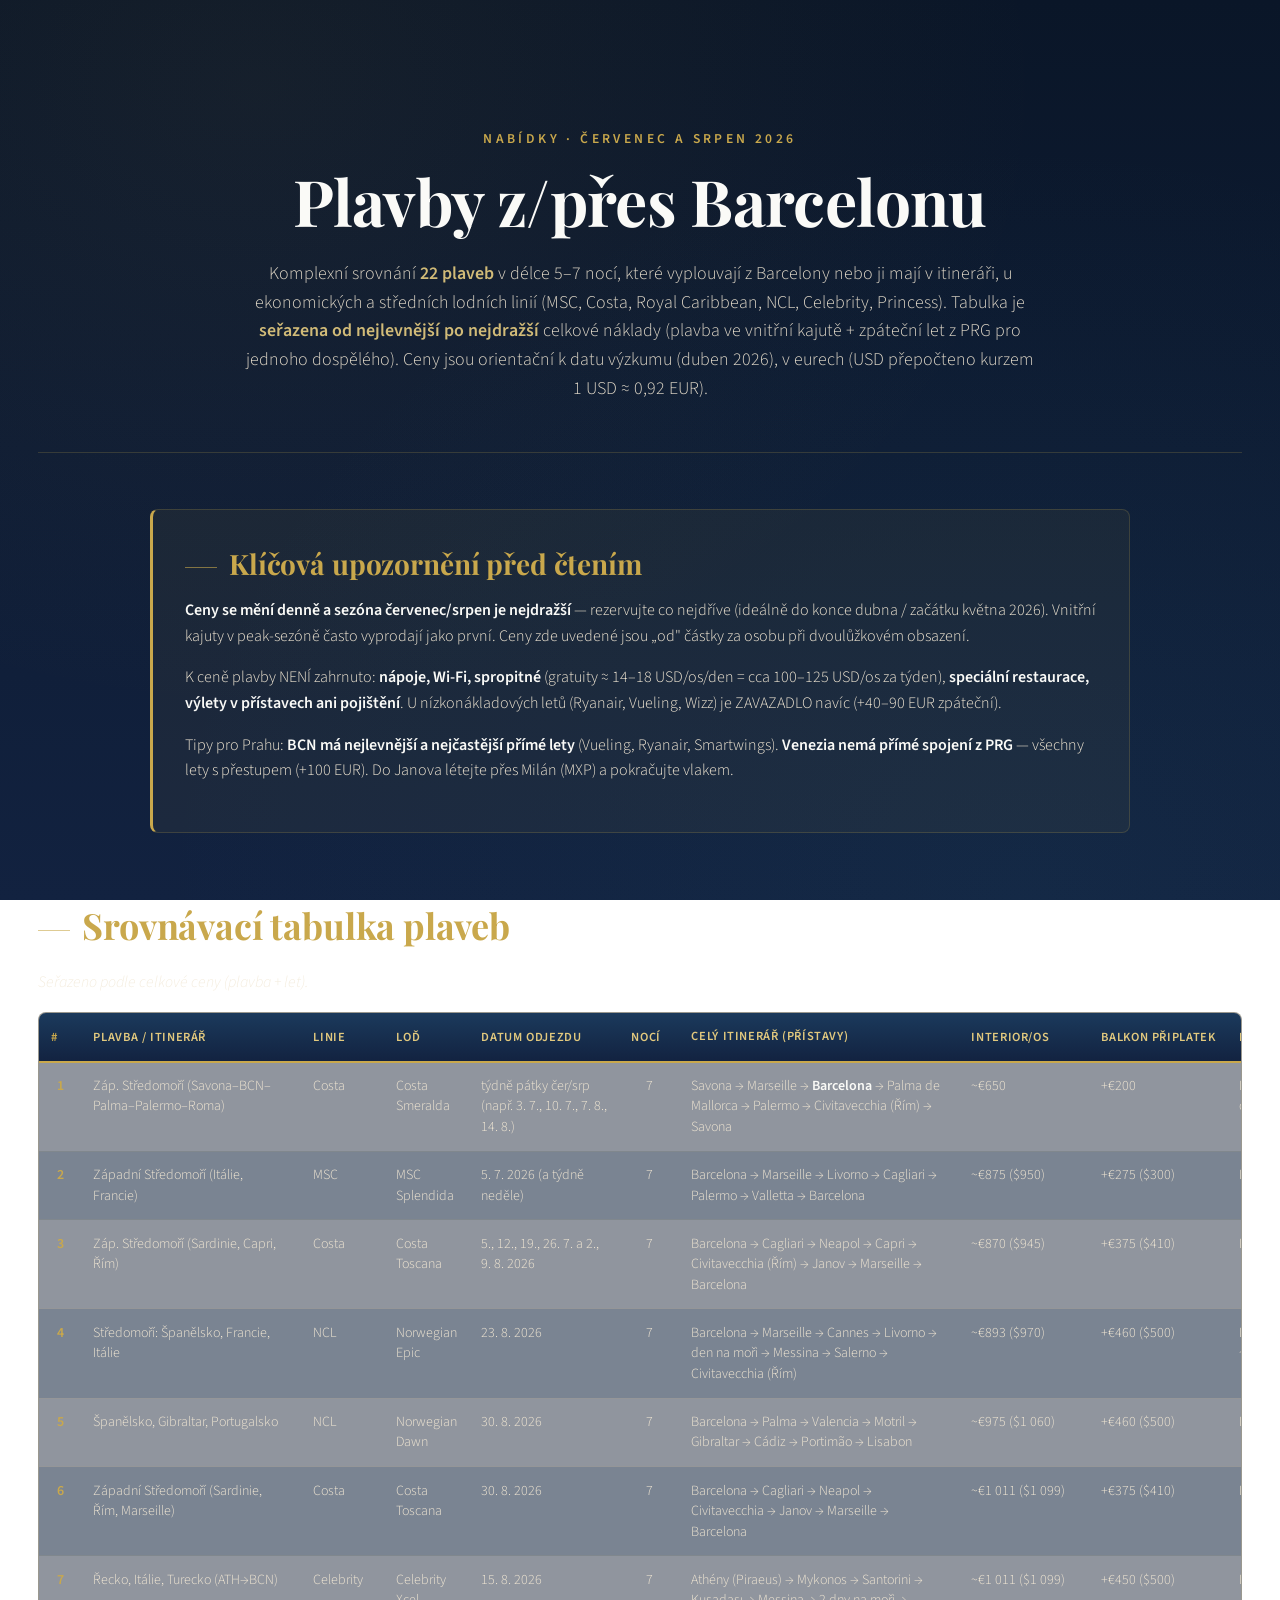
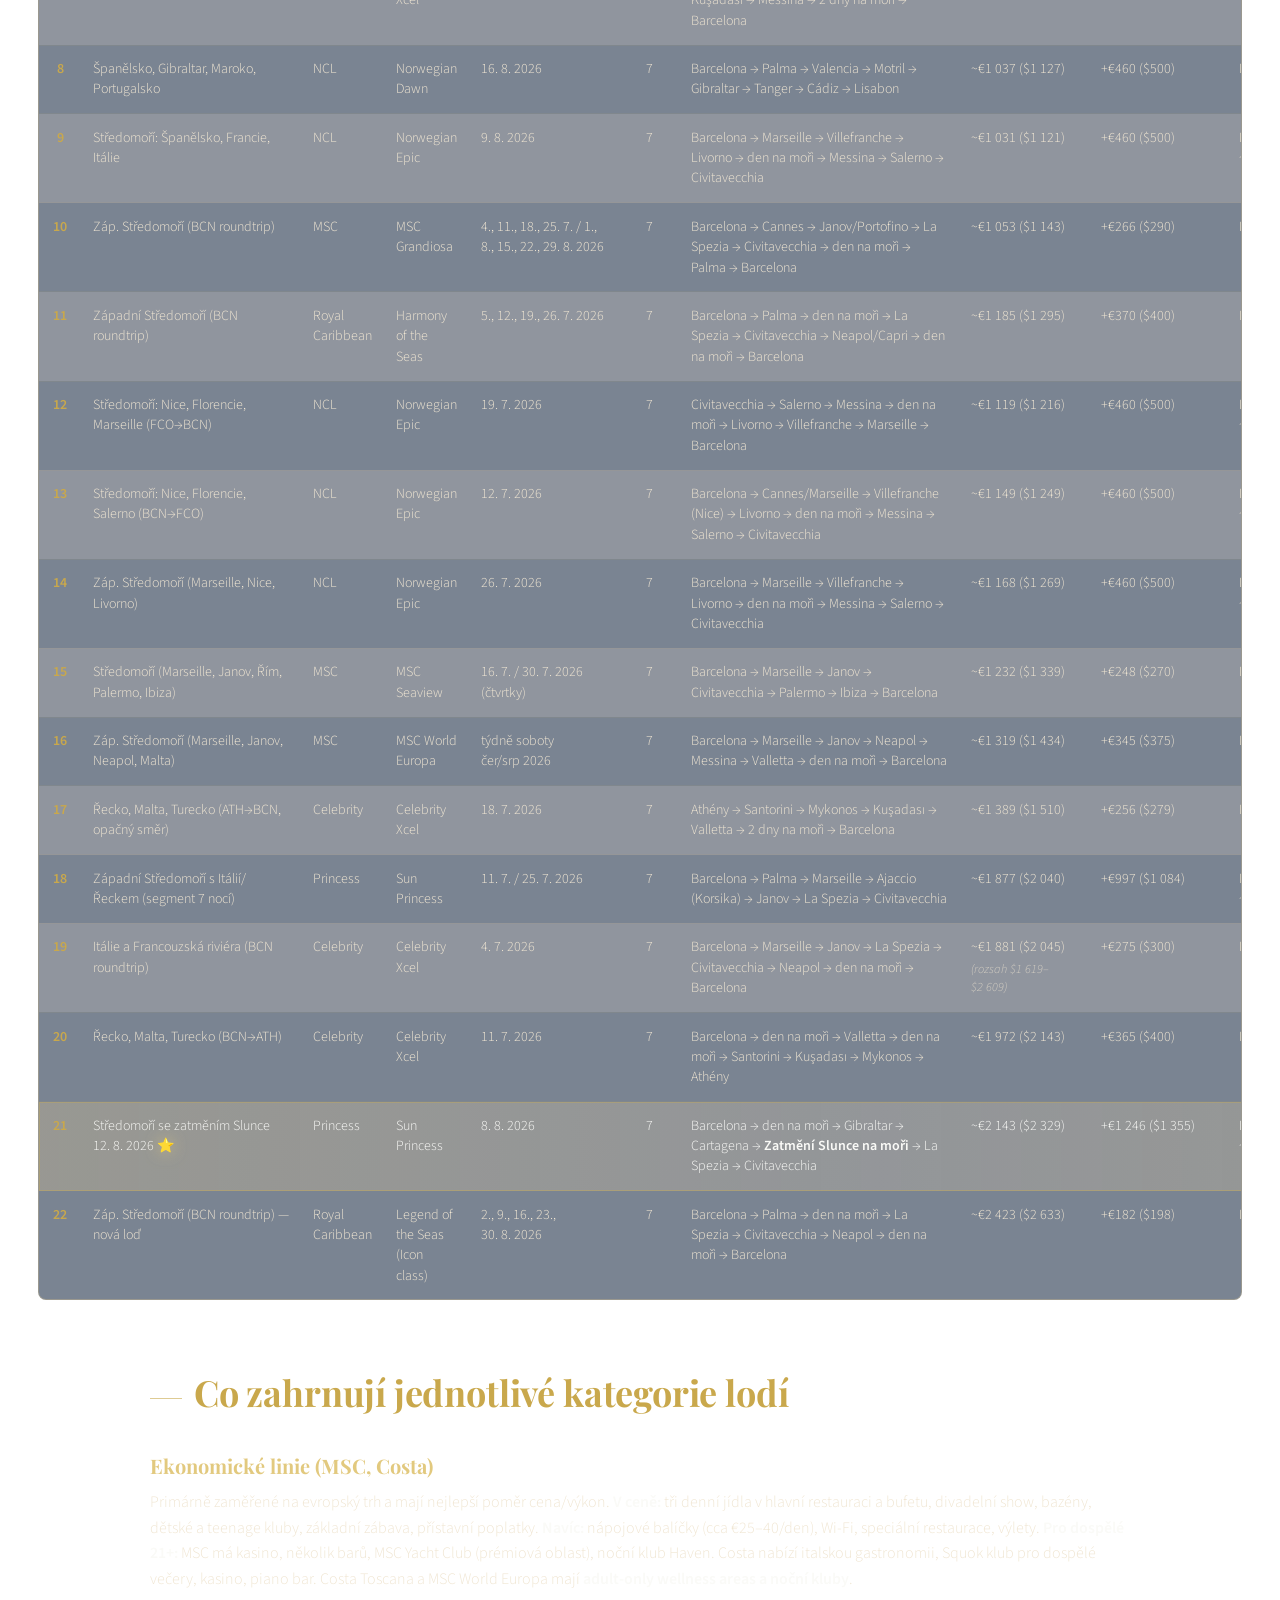
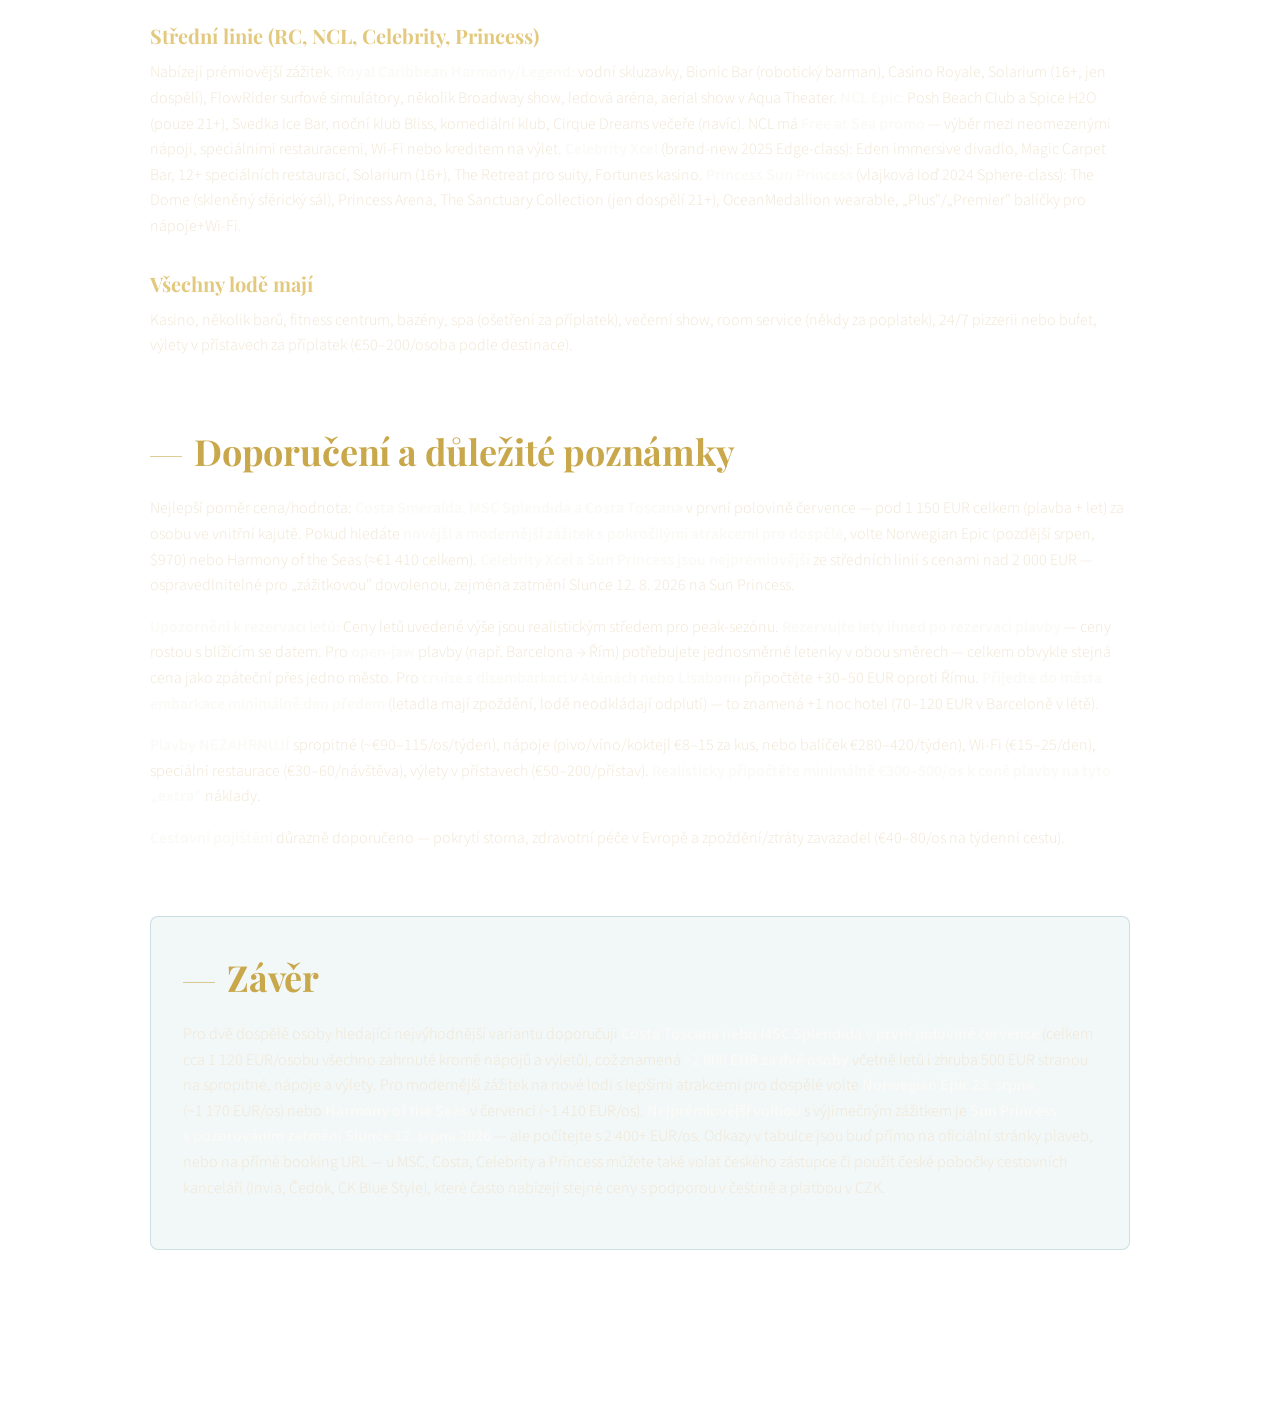
==== offers.html @ c5a9184d "offers" ====
<!doctype html>
<html lang="cs">
  <head>
    <meta charset="UTF-8" />
    <meta name="viewport" content="width=device-width, initial-scale=1.0" />
    <title>Nabídky plaveb — Plavba s chárby</title>
    <link rel="preconnect" href="https://fonts.googleapis.com" />
    <link rel="preconnect" href="https://fonts.gstatic.com" crossorigin />
    <link
      href="https://fonts.googleapis.com/css2?family=Playfair+Display:wght@400;700&family=Source+Sans+3:wght@300;400;600&display=swap"
      rel="stylesheet"
    />
    <link rel="stylesheet" href="offers.css" />
  </head>
  <body>
    <main class="offers">
      <header class="offers__header">
        <p class="offers__eyebrow">Nabídky &middot; červenec a srpen 2026</p>
        <h1 class="offers__title">Plavby z/přes Barcelonu</h1>
        <p class="offers__lead">
          Komplexní srovnání <strong>22 plaveb</strong> v délce 5–7 nocí, které vyplouvají
          z Barcelony nebo ji mají v itineráři, u ekonomických a středních lodních linií
          (MSC, Costa, Royal Caribbean, NCL, Celebrity, Princess). Tabulka je
          <strong>seřazena od nejlevnější po nejdražší</strong> celkové náklady (plavba ve
          vnitřní kajutě + zpáteční let z PRG pro jednoho dospělého). Ceny jsou orientační
          k&nbsp;datu výzkumu (duben 2026), v&nbsp;eurech (USD přepočteno kurzem
          1&nbsp;USD&nbsp;≈&nbsp;0,92&nbsp;EUR).
        </p>
      </header>

      <section class="offers__section offers__section--notice">
        <h2 class="offers__section-title">Klíčová upozornění před čtením</h2>
        <p>
          <strong>Ceny se mění denně a sezóna červenec/srpen je nejdražší</strong>&nbsp;—
          rezervujte co nejdříve (ideálně do konce dubna / začátku května 2026). Vnitřní
          kajuty v peak-sezóně často vyprodají jako první. Ceny zde uvedené jsou „od"
          částky za osobu při dvoulůžkovém obsazení.
        </p>
        <p>
          K&nbsp;ceně plavby NENÍ zahrnuto: <strong>nápoje, Wi-Fi, spropitné</strong>
          (gratuity ≈ 14–18 USD/os/den = cca 100–125 USD/os za týden),
          <strong>speciální restaurace, výlety v&nbsp;přístavech ani pojištění</strong>.
          U&nbsp;nízkonákladových letů (Ryanair, Vueling, Wizz) je ZAVAZADLO navíc
          (+40–90&nbsp;EUR zpáteční).
        </p>
        <p>
          Tipy pro Prahu: <strong>BCN má nejlevnější a nejčastější přímé lety</strong>
          (Vueling, Ryanair, Smartwings). <strong>Venezia nemá přímé spojení z&nbsp;PRG</strong>
          — všechny lety s&nbsp;přestupem (+100&nbsp;EUR). Do Janova létejte přes Milán (MXP)
          a pokračujte vlakem.
        </p>
      </section>

      <section class="offers__section">
        <h2 class="offers__section-title">Srovnávací tabulka plaveb</h2>
        <p class="offers__section-hint">Seřazeno podle celkové ceny (plavba + let).</p>

        <div class="offers__table-wrap">
          <table class="offers__table">
            <thead>
              <tr>
                <th scope="col" class="col-num">#</th>
                <th scope="col" class="col-trip">Plavba / itinerář</th>
                <th scope="col" class="col-line">Linie</th>
                <th scope="col" class="col-ship">Loď</th>
                <th scope="col" class="col-date">Datum odjezdu</th>
                <th scope="col" class="col-nights">Nocí</th>
                <th scope="col" class="col-ports">Celý itinerář (přístavy)</th>
                <th scope="col" class="col-interior">Interior/os</th>
                <th scope="col" class="col-balcony">Balkon připlatek</th>
                <th scope="col" class="col-flight">Let PRG→/←PRG (zpáteční)</th>
                <th scope="col" class="col-total">TOTAL / os (EUR)</th>
                <th scope="col" class="col-link">Odkaz</th>
              </tr>
            </thead>
            <tbody>
              <tr>
                <td class="col-num">1</td>
                <td>Záp. Středomoří (Savona–BCN–Palma–Palermo–Roma)</td>
                <td>Costa</td>
                <td>Costa Smeralda</td>
                <td>týdně pátky čer/srp (např. 3.&nbsp;7., 10.&nbsp;7., 7.&nbsp;8., 14.&nbsp;8.)</td>
                <td class="col-nights">7</td>
                <td>Savona → Marseille → <strong>Barcelona</strong> → Palma de Mallorca → Palermo → Civitavecchia (Řím) → Savona</td>
                <td>~€650</td>
                <td>+€200</td>
                <td>PRG↔MXP přes Milán + vlak do Savony ~€200</td>
                <td class="col-total"><strong>~€900</strong></td>
                <td><a href="https://www.costacruises.com/fleet/smeralda/itineraries.html" target="_blank" rel="noopener">costacruises.com/fleet/smeralda</a></td>
              </tr>
              <tr>
                <td class="col-num">2</td>
                <td>Západní Středomoří (Itálie, Francie)</td>
                <td>MSC</td>
                <td>MSC Splendida</td>
                <td>5.&nbsp;7.&nbsp;2026 (a týdně neděle)</td>
                <td class="col-nights">7</td>
                <td>Barcelona → Marseille → Livorno → Cagliari → Palermo → Valletta → Barcelona</td>
                <td>~€875 ($950)</td>
                <td>+€275 ($300)</td>
                <td>PRG↔BCN ~€220</td>
                <td class="col-total"><strong>~€1&nbsp;120</strong></td>
                <td><a href="https://www.icruise.com/itineraries/7-night-mediterranean-cruise_msc-splendida_7-5-2026.html" target="_blank" rel="noopener">icruise.com MSC Splendida</a></td>
              </tr>
              <tr>
                <td class="col-num">3</td>
                <td>Záp. Středomoří (Sardinie, Capri, Řím)</td>
                <td>Costa</td>
                <td>Costa Toscana</td>
                <td>5., 12., 19., 26.&nbsp;7. a 2., 9.&nbsp;8.&nbsp;2026</td>
                <td class="col-nights">7</td>
                <td>Barcelona → Cagliari → Neapol → Capri → Civitavecchia (Řím) → Janov → Marseille → Barcelona</td>
                <td>~€870 ($945)</td>
                <td>+€375 ($410)</td>
                <td>PRG↔BCN ~€220</td>
                <td class="col-total"><strong>~€1&nbsp;120</strong></td>
                <td><a href="https://www.costacruises.com/cruises/BCN07A5C/SM07260727.html" target="_blank" rel="noopener">costacruises.com Toscana</a></td>
              </tr>
              <tr>
                <td class="col-num">4</td>
                <td>Středomoří: Španělsko, Francie, Itálie</td>
                <td>NCL</td>
                <td>Norwegian Epic</td>
                <td>23.&nbsp;8.&nbsp;2026</td>
                <td class="col-nights">7</td>
                <td>Barcelona → Marseille → Cannes → Livorno → den na moři → Messina → Salerno → Civitavecchia (Řím)</td>
                <td>~€893 ($970)</td>
                <td>+€460 ($500)</td>
                <td>PRG→BCN + FCO→PRG ~€275</td>
                <td class="col-total"><strong>~€1&nbsp;170</strong></td>
                <td><a href="https://www.ncl.com/vacations?embPorts=BCN" target="_blank" rel="noopener">ncl.com BCN</a></td>
              </tr>
              <tr>
                <td class="col-num">5</td>
                <td>Španělsko, Gibraltar, Portugalsko</td>
                <td>NCL</td>
                <td>Norwegian Dawn</td>
                <td>30.&nbsp;8.&nbsp;2026</td>
                <td class="col-nights">7</td>
                <td>Barcelona → Palma → Valencia → Motril → Gibraltar → Cádiz → Portimão → Lisabon</td>
                <td>~€975 ($1&nbsp;060)</td>
                <td>+€460 ($500)</td>
                <td>PRG→BCN + LIS→PRG ~€280</td>
                <td class="col-total"><strong>~€1&nbsp;255</strong></td>
                <td><a href="https://www.ncl.com/vacations?embPorts=BCN" target="_blank" rel="noopener">ncl.com BCN</a></td>
              </tr>
              <tr>
                <td class="col-num">6</td>
                <td>Západní Středomoří (Sardinie, Řím, Marseille)</td>
                <td>Costa</td>
                <td>Costa Toscana</td>
                <td>30.&nbsp;8.&nbsp;2026</td>
                <td class="col-nights">7</td>
                <td>Barcelona → Cagliari → Neapol → Civitavecchia → Janov → Marseille → Barcelona</td>
                <td>~€1&nbsp;011 ($1&nbsp;099)</td>
                <td>+€375 ($410)</td>
                <td>PRG↔BCN ~€220</td>
                <td class="col-total"><strong>~€1&nbsp;260</strong></td>
                <td><a href="https://cruisewatch.com/cruise/7-night-western-mediterranean/814028" target="_blank" rel="noopener">cruisewatch 814028</a></td>
              </tr>
              <tr>
                <td class="col-num">7</td>
                <td>Řecko, Itálie, Turecko (ATH→BCN)</td>
                <td>Celebrity</td>
                <td>Celebrity Xcel</td>
                <td>15.&nbsp;8.&nbsp;2026</td>
                <td class="col-nights">7</td>
                <td>Athény (Piraeus) → Mykonos → Santorini → Kuşadası → Messina → 2 dny na moři → Barcelona</td>
                <td>~€1&nbsp;011 ($1&nbsp;099)</td>
                <td>+€450 ($500)</td>
                <td>PRG→ATH + BCN→PRG ~€270</td>
                <td class="col-total"><strong>~€1&nbsp;280</strong></td>
                <td><a href="https://www.celebritycruises.com/" target="_blank" rel="noopener">celebritycruises.com XC07</a> <span class="offers__hint">(vyhledat sailing 15.&nbsp;8.)</span></td>
              </tr>
              <tr>
                <td class="col-num">8</td>
                <td>Španělsko, Gibraltar, Maroko, Portugalsko</td>
                <td>NCL</td>
                <td>Norwegian Dawn</td>
                <td>16.&nbsp;8.&nbsp;2026</td>
                <td class="col-nights">7</td>
                <td>Barcelona → Palma → Valencia → Motril → Gibraltar → Tanger → Cádiz → Lisabon</td>
                <td>~€1&nbsp;037 ($1&nbsp;127)</td>
                <td>+€460 ($500)</td>
                <td>PRG→BCN + LIS→PRG ~€280</td>
                <td class="col-total"><strong>~€1&nbsp;320</strong></td>
                <td><a href="https://www.ncl.com/vacations?embPorts=BCN" target="_blank" rel="noopener">ncl.com BCN</a></td>
              </tr>
              <tr>
                <td class="col-num">9</td>
                <td>Středomoří: Španělsko, Francie, Itálie</td>
                <td>NCL</td>
                <td>Norwegian Epic</td>
                <td>9.&nbsp;8.&nbsp;2026</td>
                <td class="col-nights">7</td>
                <td>Barcelona → Marseille → Villefranche → Livorno → den na moři → Messina → Salerno → Civitavecchia</td>
                <td>~€1&nbsp;031 ($1&nbsp;121)</td>
                <td>+€460 ($500)</td>
                <td>PRG→BCN + FCO→PRG ~€275</td>
                <td class="col-total"><strong>~€1&nbsp;305</strong></td>
                <td><a href="https://www.ncl.com/vacations?embPorts=BCN" target="_blank" rel="noopener">ncl.com BCN</a></td>
              </tr>
              <tr>
                <td class="col-num">10</td>
                <td>Záp. Středomoří (BCN roundtrip)</td>
                <td>MSC</td>
                <td>MSC Grandiosa</td>
                <td>4., 11., 18., 25.&nbsp;7. / 1., 8., 15., 22., 29.&nbsp;8.&nbsp;2026</td>
                <td class="col-nights">7</td>
                <td>Barcelona → Cannes → Janov/Portofino → La Spezia → Civitavecchia → den na moři → Palma → Barcelona</td>
                <td>~€1&nbsp;053 ($1&nbsp;143)</td>
                <td>+€266 ($290)</td>
                <td>PRG↔BCN ~€220</td>
                <td class="col-total"><strong>~€1&nbsp;275</strong></td>
                <td><a href="https://gangwaze.com/cruise-lines/msc-cruises/msc-grandiosa/2026-08-29/7-nights" target="_blank" rel="noopener">gangwaze MSC Grandiosa 8/29</a></td>
              </tr>
              <tr>
                <td class="col-num">11</td>
                <td>Západní Středomoří (BCN roundtrip)</td>
                <td>Royal Caribbean</td>
                <td>Harmony of the Seas</td>
                <td>5., 12., 19., 26.&nbsp;7.&nbsp;2026</td>
                <td class="col-nights">7</td>
                <td>Barcelona → Palma → den na moři → La Spezia → Civitavecchia → Neapol/Capri → den na moři → Barcelona</td>
                <td>~€1&nbsp;185 ($1&nbsp;295)</td>
                <td>+€370 ($400)</td>
                <td>PRG↔BCN ~€220</td>
                <td class="col-total"><strong>~€1&nbsp;410</strong></td>
                <td><a href="https://www.royalcaribbean.com/itinerary/7-night-western-mediterranean-cruise-from-barcelona-on-harmony-HM07M798" target="_blank" rel="noopener">royalcaribbean.com HM07M798</a></td>
              </tr>
              <tr>
                <td class="col-num">12</td>
                <td>Středomoří: Nice, Florencie, Marseille (FCO→BCN)</td>
                <td>NCL</td>
                <td>Norwegian Epic</td>
                <td>19.&nbsp;7.&nbsp;2026</td>
                <td class="col-nights">7</td>
                <td>Civitavecchia → Salerno → Messina → den na moři → Livorno → Villefranche → Marseille → Barcelona</td>
                <td>~€1&nbsp;119 ($1&nbsp;216)</td>
                <td>+€460 ($500)</td>
                <td>PRG→FCO + BCN→PRG ~€275</td>
                <td class="col-total"><strong>~€1&nbsp;395</strong></td>
                <td><a href="https://www.ncl.com/vacations?embPorts=BCN" target="_blank" rel="noopener">ncl.com BCN</a></td>
              </tr>
              <tr>
                <td class="col-num">13</td>
                <td>Středomoří: Nice, Florencie, Salerno (BCN→FCO)</td>
                <td>NCL</td>
                <td>Norwegian Epic</td>
                <td>12.&nbsp;7.&nbsp;2026</td>
                <td class="col-nights">7</td>
                <td>Barcelona → Cannes/Marseille → Villefranche (Nice) → Livorno → den na moři → Messina → Salerno → Civitavecchia</td>
                <td>~€1&nbsp;149 ($1&nbsp;249)</td>
                <td>+€460 ($500)</td>
                <td>PRG→BCN + FCO→PRG ~€275</td>
                <td class="col-total"><strong>~€1&nbsp;425</strong></td>
                <td><a href="https://www.ncl.com/vacations?embPorts=BCN" target="_blank" rel="noopener">ncl.com BCN</a></td>
              </tr>
              <tr>
                <td class="col-num">14</td>
                <td>Záp. Středomoří (Marseille, Nice, Livorno)</td>
                <td>NCL</td>
                <td>Norwegian Epic</td>
                <td>26.&nbsp;7.&nbsp;2026</td>
                <td class="col-nights">7</td>
                <td>Barcelona → Marseille → Villefranche → Livorno → den na moři → Messina → Salerno → Civitavecchia</td>
                <td>~€1&nbsp;168 ($1&nbsp;269)</td>
                <td>+€460 ($500)</td>
                <td>PRG→BCN + FCO→PRG ~€275</td>
                <td class="col-total"><strong>~€1&nbsp;445</strong></td>
                <td><a href="https://www.ncl.com/vacations?embPorts=BCN" target="_blank" rel="noopener">ncl.com BCN</a></td>
              </tr>
              <tr>
                <td class="col-num">15</td>
                <td>Středomoří (Marseille, Janov, Řím, Palermo, Ibiza)</td>
                <td>MSC</td>
                <td>MSC Seaview</td>
                <td>16.&nbsp;7. / 30.&nbsp;7.&nbsp;2026 (čtvrtky)</td>
                <td class="col-nights">7</td>
                <td>Barcelona → Marseille → Janov → Civitavecchia → Palermo → Ibiza → Barcelona</td>
                <td>~€1&nbsp;232 ($1&nbsp;339)</td>
                <td>+€248 ($270)</td>
                <td>PRG↔BCN ~€220</td>
                <td class="col-total"><strong>~€1&nbsp;450</strong></td>
                <td><a href="https://cruisesheet.com/msc-seaview-7-night-barcelona-roundtrip-july-16-2026" target="_blank" rel="noopener">cruisesheet Seaview</a></td>
              </tr>
              <tr>
                <td class="col-num">16</td>
                <td>Záp. Středomoří (Marseille, Janov, Neapol, Malta)</td>
                <td>MSC</td>
                <td>MSC World Europa</td>
                <td>týdně soboty čer/srp&nbsp;2026</td>
                <td class="col-nights">7</td>
                <td>Barcelona → Marseille → Janov → Neapol → Messina → Valletta → den na moři → Barcelona</td>
                <td>~€1&nbsp;319 ($1&nbsp;434)</td>
                <td>+€345 ($375)</td>
                <td>PRG↔BCN ~€220</td>
                <td class="col-total"><strong>~€1&nbsp;540</strong></td>
                <td><a href="https://cruiseweb.com/cruise-lines/msc-cruises/ship-msc-world-europa/7-night-mediterranean-western-cruise-departs-barcelona-spain" target="_blank" rel="noopener">cruiseweb World Europa</a></td>
              </tr>
              <tr>
                <td class="col-num">17</td>
                <td>Řecko, Malta, Turecko (ATH→BCN, opačný směr)</td>
                <td>Celebrity</td>
                <td>Celebrity Xcel</td>
                <td>18.&nbsp;7.&nbsp;2026</td>
                <td class="col-nights">7</td>
                <td>Athény → Santorini → Mykonos → Kuşadası → Valletta → 2 dny na moři → Barcelona</td>
                <td>~€1&nbsp;389 ($1&nbsp;510)</td>
                <td>+€256 ($279)</td>
                <td>PRG→ATH + BCN→PRG ~€270</td>
                <td class="col-total"><strong>~€1&nbsp;660</strong></td>
                <td><a href="https://gangwaze.com/cruise-lines/celebrity-cruises/celebrity-xcel/2026-07-18/7-nights" target="_blank" rel="noopener">gangwaze Xcel 7/18</a></td>
              </tr>
              <tr>
                <td class="col-num">18</td>
                <td>Západní Středomoří s&nbsp;Itálií/Řeckem (segment 7 nocí)</td>
                <td>Princess</td>
                <td>Sun Princess</td>
                <td>11.&nbsp;7. / 25.&nbsp;7.&nbsp;2026</td>
                <td class="col-nights">7</td>
                <td>Barcelona → Palma → Marseille → Ajaccio (Korsika) → Janov → La Spezia → Civitavecchia</td>
                <td>~€1&nbsp;877 ($2&nbsp;040)</td>
                <td>+€997 ($1&nbsp;084)</td>
                <td>PRG→BCN + FCO→PRG ~€275</td>
                <td class="col-total"><strong>~€2&nbsp;150</strong></td>
                <td><a href="https://www.princess.com/cruise-search/details/?voyageCode=U619" target="_blank" rel="noopener">princess.com U619</a></td>
              </tr>
              <tr>
                <td class="col-num">19</td>
                <td>Itálie a Francouzská riviéra (BCN roundtrip)</td>
                <td>Celebrity</td>
                <td>Celebrity Xcel</td>
                <td>4.&nbsp;7.&nbsp;2026</td>
                <td class="col-nights">7</td>
                <td>Barcelona → Marseille → Janov → La Spezia → Civitavecchia → Neapol → den na moři → Barcelona</td>
                <td>~€1&nbsp;881 ($2&nbsp;045) <span class="offers__hint">(rozsah $1&nbsp;619–$2&nbsp;609)</span></td>
                <td>+€275 ($300)</td>
                <td>PRG↔BCN ~€220</td>
                <td class="col-total"><strong>~€2&nbsp;100</strong></td>
                <td><a href="https://www.celebritycruises.com/itinerary/7-night-italian-french-riviera-from-barcelona-on-xcel-XC07M838" target="_blank" rel="noopener">celebritycruises.com XC07M838</a></td>
              </tr>
              <tr>
                <td class="col-num">20</td>
                <td>Řecko, Malta, Turecko (BCN→ATH)</td>
                <td>Celebrity</td>
                <td>Celebrity Xcel</td>
                <td>11.&nbsp;7.&nbsp;2026</td>
                <td class="col-nights">7</td>
                <td>Barcelona → den na moři → Valletta → den na moři → Santorini → Kuşadası → Mykonos → Athény</td>
                <td>~€1&nbsp;972 ($2&nbsp;143)</td>
                <td>+€365 ($400)</td>
                <td>PRG→BCN + ATH→PRG ~€270</td>
                <td class="col-total"><strong>~€2&nbsp;240</strong></td>
                <td><a href="https://www.celebritycruises.com/itinerary/7-night-greece-malta-turkey-from-barcelona-on-xcel-XC07M836" target="_blank" rel="noopener">celebritycruises.com XC07M836</a></td>
              </tr>
              <tr class="offers__row--featured">
                <td class="col-num">21</td>
                <td>Středomoří se zatměním Slunce 12.&nbsp;8.&nbsp;2026 <span class="offers__star">⭐</span></td>
                <td>Princess</td>
                <td>Sun Princess</td>
                <td>8.&nbsp;8.&nbsp;2026</td>
                <td class="col-nights">7</td>
                <td>Barcelona → den na moři → Gibraltar → Cartagena → <strong>Zatmění Slunce na moři</strong> → La Spezia → Civitavecchia</td>
                <td>~€2&nbsp;143 ($2&nbsp;329)</td>
                <td>+€1&nbsp;246 ($1&nbsp;355)</td>
                <td>PRG→BCN + FCO→PRG ~€275</td>
                <td class="col-total"><strong>~€2&nbsp;420</strong></td>
                <td><a href="https://www.princess.com/cruise-search/details/?voyageCode=U626" target="_blank" rel="noopener">princess.com U626</a></td>
              </tr>
              <tr>
                <td class="col-num">22</td>
                <td>Záp. Středomoří (BCN roundtrip) — nová loď</td>
                <td>Royal Caribbean</td>
                <td>Legend of the Seas (Icon class)</td>
                <td>2., 9., 16., 23., 30.&nbsp;8.&nbsp;2026</td>
                <td class="col-nights">7</td>
                <td>Barcelona → Palma → den na moři → La Spezia → Civitavecchia → Neapol → den na moři → Barcelona</td>
                <td>~€2&nbsp;423 ($2&nbsp;633)</td>
                <td>+€182 ($198)</td>
                <td>PRG↔BCN ~€220</td>
                <td class="col-total"><strong>~€2&nbsp;650</strong></td>
                <td><a href="https://www.royalcaribbean.com/cruises/itinerary/7-night-western-mediterranean-from-barcelona-on-legend/LE07BCN-1230259968" target="_blank" rel="noopener">royalcaribbean.com LE07BCN</a></td>
              </tr>
            </tbody>
          </table>
        </div>
      </section>

      <section class="offers__section">
        <h2 class="offers__section-title">Co zahrnují jednotlivé kategorie lodí</h2>

        <h3 class="offers__subtitle">Ekonomické linie (MSC, Costa)</h3>
        <p>
          Primárně zaměřené na evropský trh a mají nejlepší poměr cena/výkon.
          <strong>V&nbsp;ceně:</strong> tři denní jídla v&nbsp;hlavní restauraci a bufetu,
          divadelní show, bazény, dětské a teenage kluby, základní zábava, přístavní poplatky.
          <strong>Navíc:</strong> nápojové balíčky (cca €25–40/den), Wi-Fi, speciální restaurace,
          výlety. <strong>Pro dospělé 21+:</strong> MSC má kasino, několik barů, MSC Yacht Club
          (prémiová oblast), noční klub Haven. Costa nabízí italskou gastronomii, Squok klub
          pro dospělé večery, kasino, piano bar. Costa Toscana a MSC World Europa mají
          <strong>adult-only wellness areas a noční kluby</strong>.
        </p>

        <h3 class="offers__subtitle">Střední linie (RC, NCL, Celebrity, Princess)</h3>
        <p>
          Nabízejí prémiovější zážitek. <strong>Royal Caribbean Harmony/Legend:</strong>
          vodní skluzavky, Bionic Bar (robotický barman), Casino Royale, Solarium (16+, jen
          dospělí), FlowRider surfové simulátory, několik Broadway show, ledová aréna, aerial
          show v&nbsp;Aqua Theater. <strong>NCL Epic:</strong> Posh Beach Club a Spice H2O
          (pouze 21+), Svedka Ice Bar, noční klub Bliss, komediální klub, Cirque Dreams večeře
          (navíc). NCL má <strong>Free at Sea promo</strong> — výběr mezi neomezenými nápoji,
          speciálními restauracemi, Wi-Fi nebo kreditem na výlet. <strong>Celebrity Xcel</strong>
          (brand-new 2025 Edge-class): Eden immersive divadlo, Magic Carpet Bar, 12+ speciálních
          restaurací, Solarium (16+), The Retreat pro suity, Fortunes kasino.
          <strong>Princess Sun Princess</strong> (vlajková loď 2024 Sphere-class): The Dome
          (skleněný sférický sál), Princess Arena, The Sanctuary Collection (jen dospělí 21+),
          OceanMedallion wearable, „Plus"/„Premier" balíčky pro nápoje+Wi-Fi.
        </p>

        <h3 class="offers__subtitle">Všechny lodě mají</h3>
        <p>
          Kasino, několik barů, fitness centrum, bazény, spa (ošetření za příplatek), večerní
          show, room service (někdy za poplatek), 24/7 pizzerii nebo bufet, výlety
          v&nbsp;přístavech za příplatek (€50–200/osoba podle destinace).
        </p>
      </section>

      <section class="offers__section">
        <h2 class="offers__section-title">Doporučení a důležité poznámky</h2>
        <p>
          Nejlepší poměr cena/hodnota: <strong>Costa Smeralda, MSC Splendida a Costa
          Toscana</strong> v&nbsp;první polovině července — pod 1&nbsp;150&nbsp;EUR celkem
          (plavba + let) za osobu ve vnitřní kajutě. Pokud hledáte
          <strong>novější a modernější zážitek s&nbsp;pokročilými atrakcemi pro dospělé</strong>,
          volte Norwegian Epic (pozdější srpen, $970) nebo Harmony of the Seas
          (≈€1&nbsp;410 celkem). <strong>Celebrity Xcel a Sun Princess jsou nejprémiovější</strong>
          ze středních linií s&nbsp;cenami nad 2&nbsp;000&nbsp;EUR — ospravedlnitelné pro
          „zážitkovou" dovolenou, zejména zatmění Slunce 12.&nbsp;8.&nbsp;2026 na Sun Princess.
        </p>
        <p>
          <strong>Upozornění k&nbsp;rezervaci letů:</strong> Ceny letů uvedené výše jsou
          realistickým středem pro peak-sezónu. <strong>Rezervujte lety ihned po rezervaci
          plavby</strong> — ceny rostou s&nbsp;blížícím se datem. Pro <strong>open-jaw</strong>
          plavby (např. Barcelona → Řím) potřebujete jednosměrné letenky v&nbsp;obou směrech
          — celkem obvykle stejná cena jako zpáteční přes jedno město. Pro
          <strong>cruise s&nbsp;disembarkací v&nbsp;Aténách nebo Lisabonu</strong> připočtěte
          +30–50&nbsp;EUR oproti Římu. <strong>Přijeďte do města embarkace minimálně den
          předem</strong> (letadla mají zpoždění, lodě neodkládají odplutí) — to znamená
          +1&nbsp;noc hotel (70–120&nbsp;EUR v&nbsp;Barceloně v&nbsp;létě).
        </p>
        <p>
          <strong>Plavby NEZAHRNUJÍ</strong> spropitné (~€90–115/os/týden), nápoje
          (pivo/víno/koktejl €8–15 za kus, nebo balíček €280–420/týden), Wi-Fi (€15–25/den),
          speciální restaurace (€30–60/návštěva), výlety v&nbsp;přístavech (€50–200/přístav).
          <strong>Realisticky připočtěte minimálně €300–500/os k&nbsp;ceně plavby na tyto
          „extra"</strong> náklady.
        </p>
        <p>
          <strong>Cestovní pojištění</strong> důrazně doporučeno — pokrytí storna, zdravotní
          péče v&nbsp;Evropě a zpoždění/ztráty zavazadel (€40–80/os na týdenní cestu).
        </p>
      </section>

      <section class="offers__section offers__section--final">
        <h2 class="offers__section-title">Závěr</h2>
        <p>
          Pro dvě dospělé osoby hledající nejvýhodnější variantu doporučuji
          <strong>Costa Toscana nebo MSC Splendida v&nbsp;první polovině července</strong>
          (celkem cca 1&nbsp;120&nbsp;EUR/osobu všechno zahrnuté kromě nápojů a výletů), což
          znamená <strong>~2&nbsp;800&nbsp;EUR za dvě osoby</strong> včetně letů i zhruba
          500&nbsp;EUR stranou na spropitné, nápoje a výlety. Pro modernější zážitek na
          nové lodi s&nbsp;lepšími atrakcemi pro dospělé volte <strong>Norwegian Epic
          23.&nbsp;srpna</strong> (~1&nbsp;170&nbsp;EUR/os) nebo
          <strong>Harmony of the Seas</strong> v&nbsp;červenci (~1&nbsp;410&nbsp;EUR/os).
          <strong>Nejprémiovější volbou</strong> s&nbsp;výjimečným zážitkem je
          <strong>Sun Princess s&nbsp;pozorováním zatmění Slunce 12.&nbsp;srpna 2026</strong>
          — ale počítejte s&nbsp;2&nbsp;400+&nbsp;EUR/os. Odkazy v&nbsp;tabulce jsou buď přímo
          na oficiální stránky plaveb, nebo na přímé booking URL — u&nbsp;MSC, Costa, Celebrity
          a Princess můžete také volat českého zástupce či použít české pobočky cestovních
          kanceláří (Invia, Čedok, CK Blue Style), které často nabízejí stejné ceny
          s&nbsp;podporou v&nbsp;češtině a platbou v&nbsp;CZK.
        </p>
      </section>
    </main>
  </body>
</html>
---- offers.css ----
:root {
  --color-navy-deep: #0a1628;
  --color-navy: #122240;
  --color-navy-light: #1b3a5c;
  --color-gold: #c9a84c;
  --color-gold-light: #e2c97e;
  --color-cream: #f0e6d3;
  --color-white: #fafaf7;
  --color-sea-accent: #2e7d8c;
  --font-heading: 'Playfair Display', Georgia, serif;
  --font-body: 'Source Sans 3', system-ui, -apple-system, sans-serif;
}

* {
  box-sizing: border-box;
}

html {
  scroll-behavior: smooth;
}

body {
  margin: 0;
  padding: 0;
  min-height: 100vh;
  font-family: var(--font-body);
  font-weight: 300;
  color: var(--color-cream);
  line-height: 1.6;
  background:
    radial-gradient(ellipse at 20% 10%, rgba(201, 168, 76, 0.06), transparent 55%),
    radial-gradient(ellipse at 80% 100%, rgba(46, 125, 140, 0.08), transparent 60%),
    linear-gradient(180deg, var(--color-navy-deep) 0%, var(--color-navy) 100%);
  background-attachment: fixed;
}

.offers {
  max-width: 1400px;
  margin: 0 auto;
  padding: clamp(2rem, 5vw, 4rem) clamp(1rem, 3vw, 2.5rem) 6rem;
}

/* --- Header --- */

.offers__header {
  text-align: center;
  padding: clamp(2rem, 6vw, 4rem) 0 clamp(1.5rem, 4vw, 3rem);
  border-bottom: 1px solid rgba(201, 168, 76, 0.2);
  margin-bottom: clamp(2rem, 5vw, 3.5rem);
}

.offers__eyebrow {
  font-size: 0.85rem;
  letter-spacing: 0.25em;
  text-transform: uppercase;
  color: var(--color-gold);
  margin: 0 0 1rem;
  font-weight: 600;
}

.offers__title {
  font-family: var(--font-heading);
  font-weight: 700;
  color: var(--color-white);
  font-size: clamp(2.25rem, 5.5vw, 4rem);
  line-height: 1.1;
  margin: 0 0 1.5rem;
  letter-spacing: -0.01em;
}

.offers__lead {
  max-width: 820px;
  margin: 0 auto;
  font-size: clamp(1rem, 1.4vw, 1.125rem);
  color: var(--color-cream);
  opacity: 0.92;
}

.offers__lead strong {
  color: var(--color-gold-light);
  font-weight: 600;
}

/* --- Sections --- */

.offers__section {
  max-width: 980px;
  margin: 0 auto clamp(2.5rem, 5vw, 4rem);
}

.offers__section:has(.offers__table-wrap) {
  max-width: 100%;
}

.offers__section-title {
  font-family: var(--font-heading);
  font-weight: 700;
  font-size: clamp(1.5rem, 3vw, 2.25rem);
  color: var(--color-gold);
  margin: 0 0 1rem;
  letter-spacing: -0.005em;
}

.offers__section-title::before {
  content: '';
  display: inline-block;
  width: 32px;
  height: 1px;
  background: var(--color-gold);
  vertical-align: middle;
  margin-right: 0.75rem;
  opacity: 0.6;
}

.offers__section-hint {
  font-size: 0.95rem;
  opacity: 0.75;
  margin: 0 0 1.5rem;
  font-style: italic;
}

.offers__subtitle {
  font-family: var(--font-heading);
  font-weight: 700;
  font-size: 1.25rem;
  color: var(--color-gold-light);
  margin: 1.75rem 0 0.5rem;
}

.offers__section p {
  margin: 0 0 1rem;
  font-size: 1rem;
}

.offers__section p strong {
  color: var(--color-white);
  font-weight: 600;
}

.offers__section--notice {
  background: rgba(201, 168, 76, 0.06);
  border: 1px solid rgba(201, 168, 76, 0.2);
  border-left: 3px solid var(--color-gold);
  border-radius: 8px;
  padding: clamp(1.25rem, 3vw, 2rem);
}

.offers__section--notice .offers__section-title {
  font-size: clamp(1.25rem, 2.5vw, 1.75rem);
  margin-bottom: 0.75rem;
}

.offers__section--final {
  background: rgba(46, 125, 140, 0.06);
  border: 1px solid rgba(46, 125, 140, 0.2);
  border-radius: 8px;
  padding: clamp(1.25rem, 3vw, 2rem);
}

/* --- Table --- */

.offers__table-wrap {
  overflow-x: auto;
  border: 1px solid rgba(201, 168, 76, 0.18);
  border-radius: 8px;
  background: rgba(10, 22, 40, 0.45);
  -webkit-overflow-scrolling: touch;
}

.offers__table-wrap::-webkit-scrollbar {
  height: 10px;
}

.offers__table-wrap::-webkit-scrollbar-track {
  background: rgba(0, 0, 0, 0.25);
}

.offers__table-wrap::-webkit-scrollbar-thumb {
  background: rgba(201, 168, 76, 0.4);
  border-radius: 10px;
}

.offers__table {
  width: 100%;
  min-width: 1200px;
  border-collapse: collapse;
  font-size: 0.875rem;
  line-height: 1.45;
}

.offers__table thead {
  background: linear-gradient(180deg, var(--color-navy-light), var(--color-navy));
  position: sticky;
  top: 0;
  z-index: 2;
}

.offers__table th {
  text-align: left;
  padding: 0.9rem 0.75rem;
  font-family: var(--font-body);
  font-weight: 600;
  font-size: 0.78rem;
  letter-spacing: 0.05em;
  text-transform: uppercase;
  color: var(--color-gold-light);
  border-bottom: 2px solid var(--color-gold);
  white-space: nowrap;
  vertical-align: bottom;
}

.offers__table td {
  padding: 0.85rem 0.75rem;
  vertical-align: top;
  border-bottom: 1px solid rgba(201, 168, 76, 0.08);
  color: var(--color-cream);
}

.offers__table tbody tr:nth-child(even) {
  background: rgba(27, 58, 92, 0.18);
}

.offers__table tbody tr:hover {
  background: rgba(201, 168, 76, 0.08);
}

.offers__table tbody tr:last-child td {
  border-bottom: none;
}

.offers__table strong {
  color: var(--color-white);
  font-weight: 600;
}

.offers__table a {
  color: var(--color-sea-accent);
  text-decoration: none;
  border-bottom: 1px dotted rgba(46, 125, 140, 0.6);
  word-break: break-word;
  transition: color 0.2s ease, border-color 0.2s ease;
}

.offers__table a:hover {
  color: var(--color-gold-light);
  border-bottom-color: var(--color-gold-light);
}

/* Column-specific widths and alignment */

.col-num {
  text-align: center;
  font-variant-numeric: tabular-nums;
  color: var(--color-gold) !important;
  font-weight: 600;
  width: 42px;
  min-width: 42px;
}

.col-nights {
  text-align: center;
  font-variant-numeric: tabular-nums;
  width: 60px;
  min-width: 60px;
}

.col-total {
  text-align: right;
  font-variant-numeric: tabular-nums;
  white-space: nowrap;
  color: var(--color-gold-light) !important;
  font-size: 0.95rem;
}

.col-total strong {
  color: var(--color-gold-light);
  font-weight: 700;
}

.col-line,
.col-ship {
  white-space: nowrap;
}

.col-interior,
.col-balcony,
.col-flight {
  white-space: normal;
  min-width: 130px;
}

.col-ports {
  min-width: 280px;
  font-size: 0.82rem;
  line-height: 1.5;
}

.col-date {
  min-width: 150px;
  font-size: 0.82rem;
}

.col-trip {
  min-width: 220px;
}

.col-link {
  min-width: 180px;
  font-size: 0.8rem;
}

/* Featured row (eclipse) */

.offers__row--featured {
  background: linear-gradient(
    90deg,
    rgba(201, 168, 76, 0.14),
    rgba(201, 168, 76, 0.06) 50%,
    rgba(201, 168, 76, 0.14)
  ) !important;
  box-shadow: inset 0 0 0 1px rgba(201, 168, 76, 0.35);
}

.offers__row--featured td {
  color: var(--color-white);
}

.offers__star {
  display: inline-block;
  filter: drop-shadow(0 0 8px rgba(226, 201, 126, 0.8));
}

.offers__hint {
  display: block;
  font-size: 0.78rem;
  opacity: 0.7;
  font-style: italic;
  margin-top: 0.15rem;
}

/* --- Responsive --- */

@media (max-width: 768px) {
  .offers {
    padding: 1.5rem 1rem 4rem;
  }

  .offers__header {
    padding: 1rem 0 1.5rem;
  }

  .offers__section p {
    font-size: 0.95rem;
  }

  .offers__section-title::before {
    width: 20px;
    margin-right: 0.5rem;
  }

  .offers__table {
    font-size: 0.8rem;
  }

  .offers__table th,
  .offers__table td {
    padding: 0.65rem 0.6rem;
  }
}

@media (max-width: 640px) {
  .offers__title {
    font-size: 2rem;
  }
}
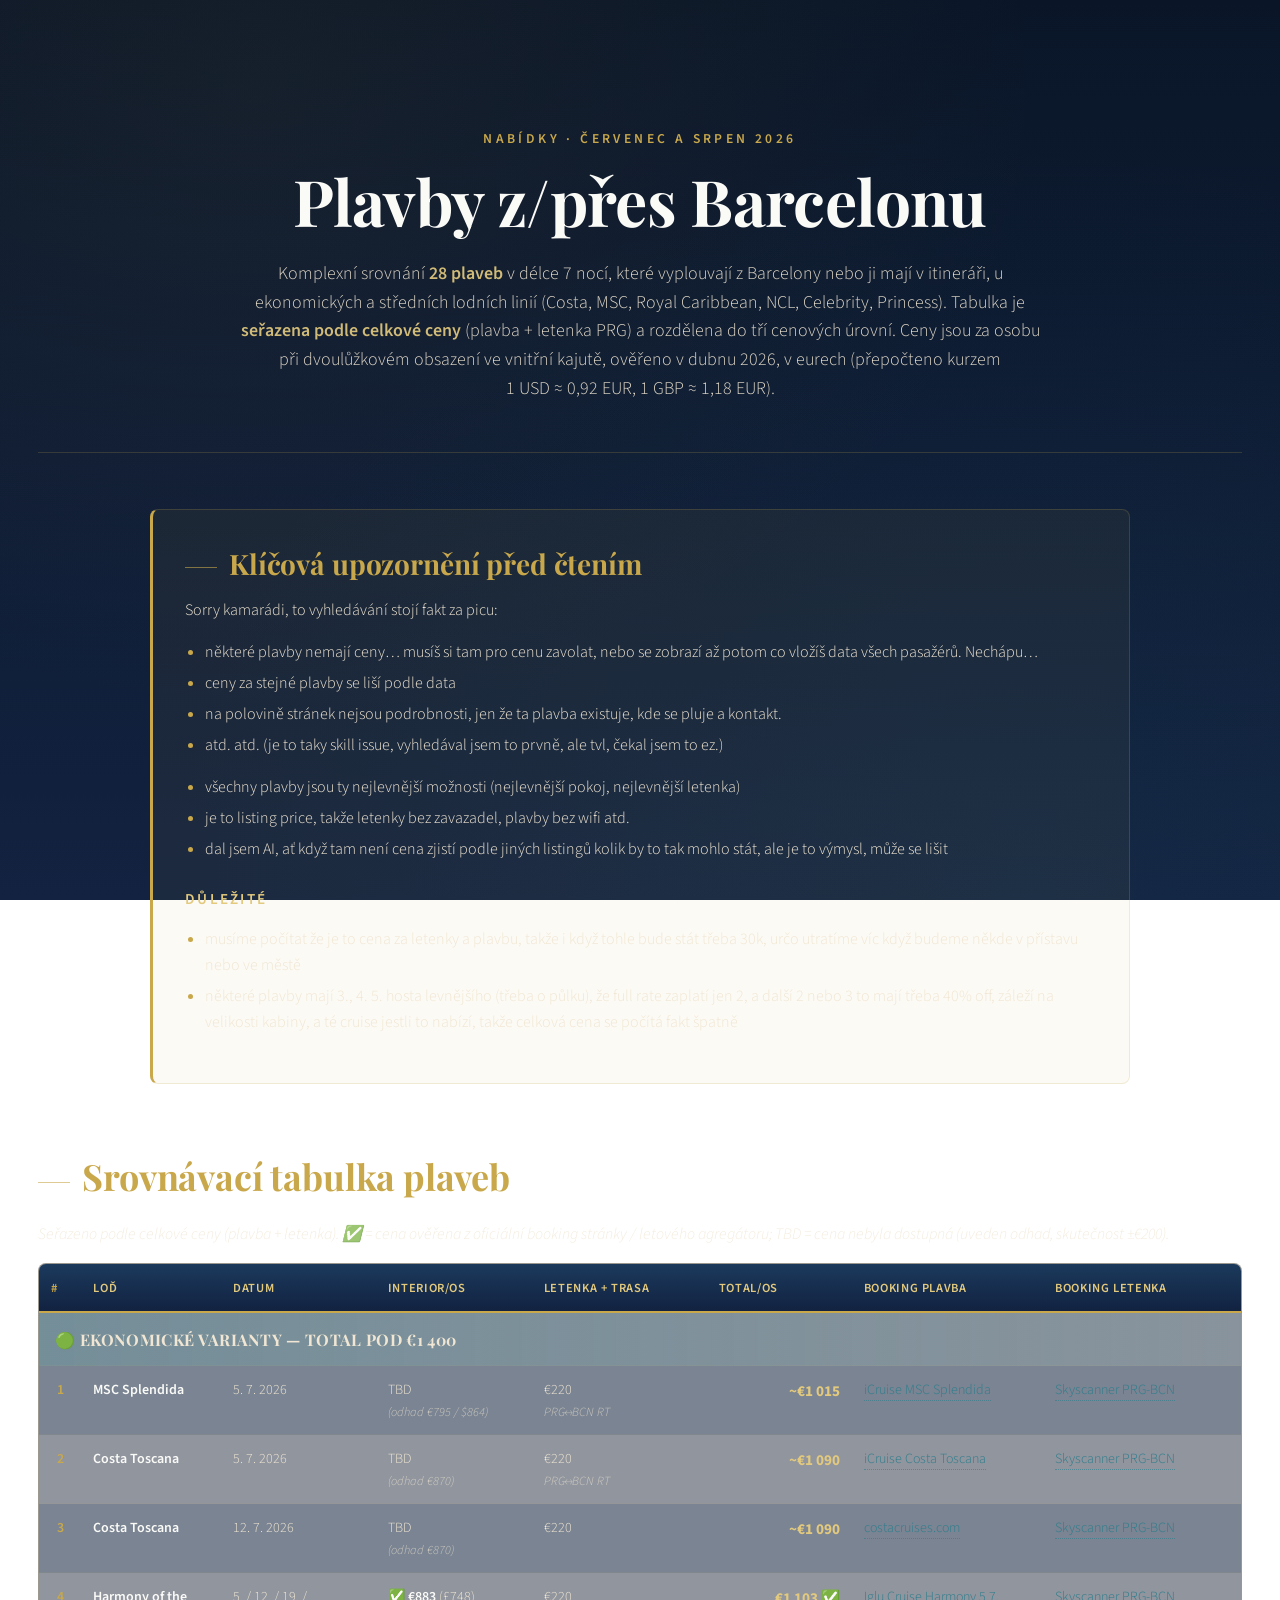
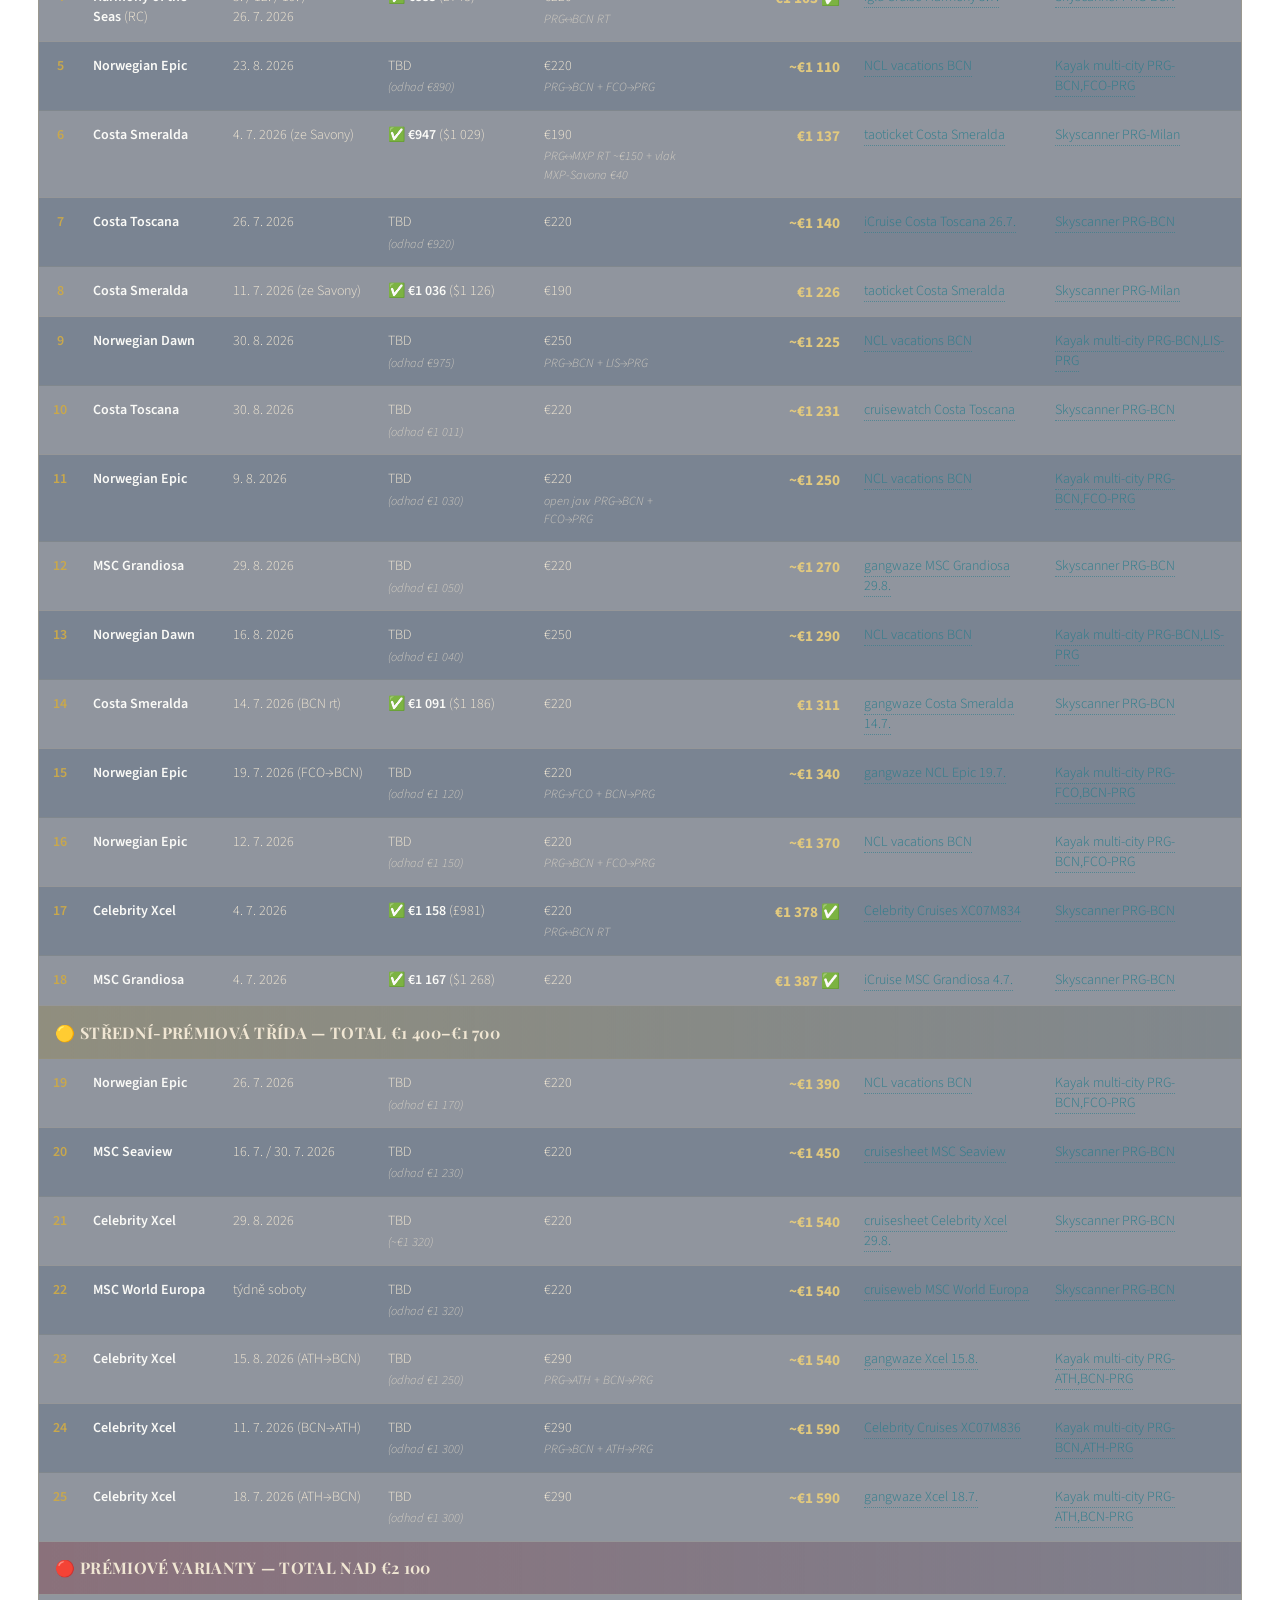
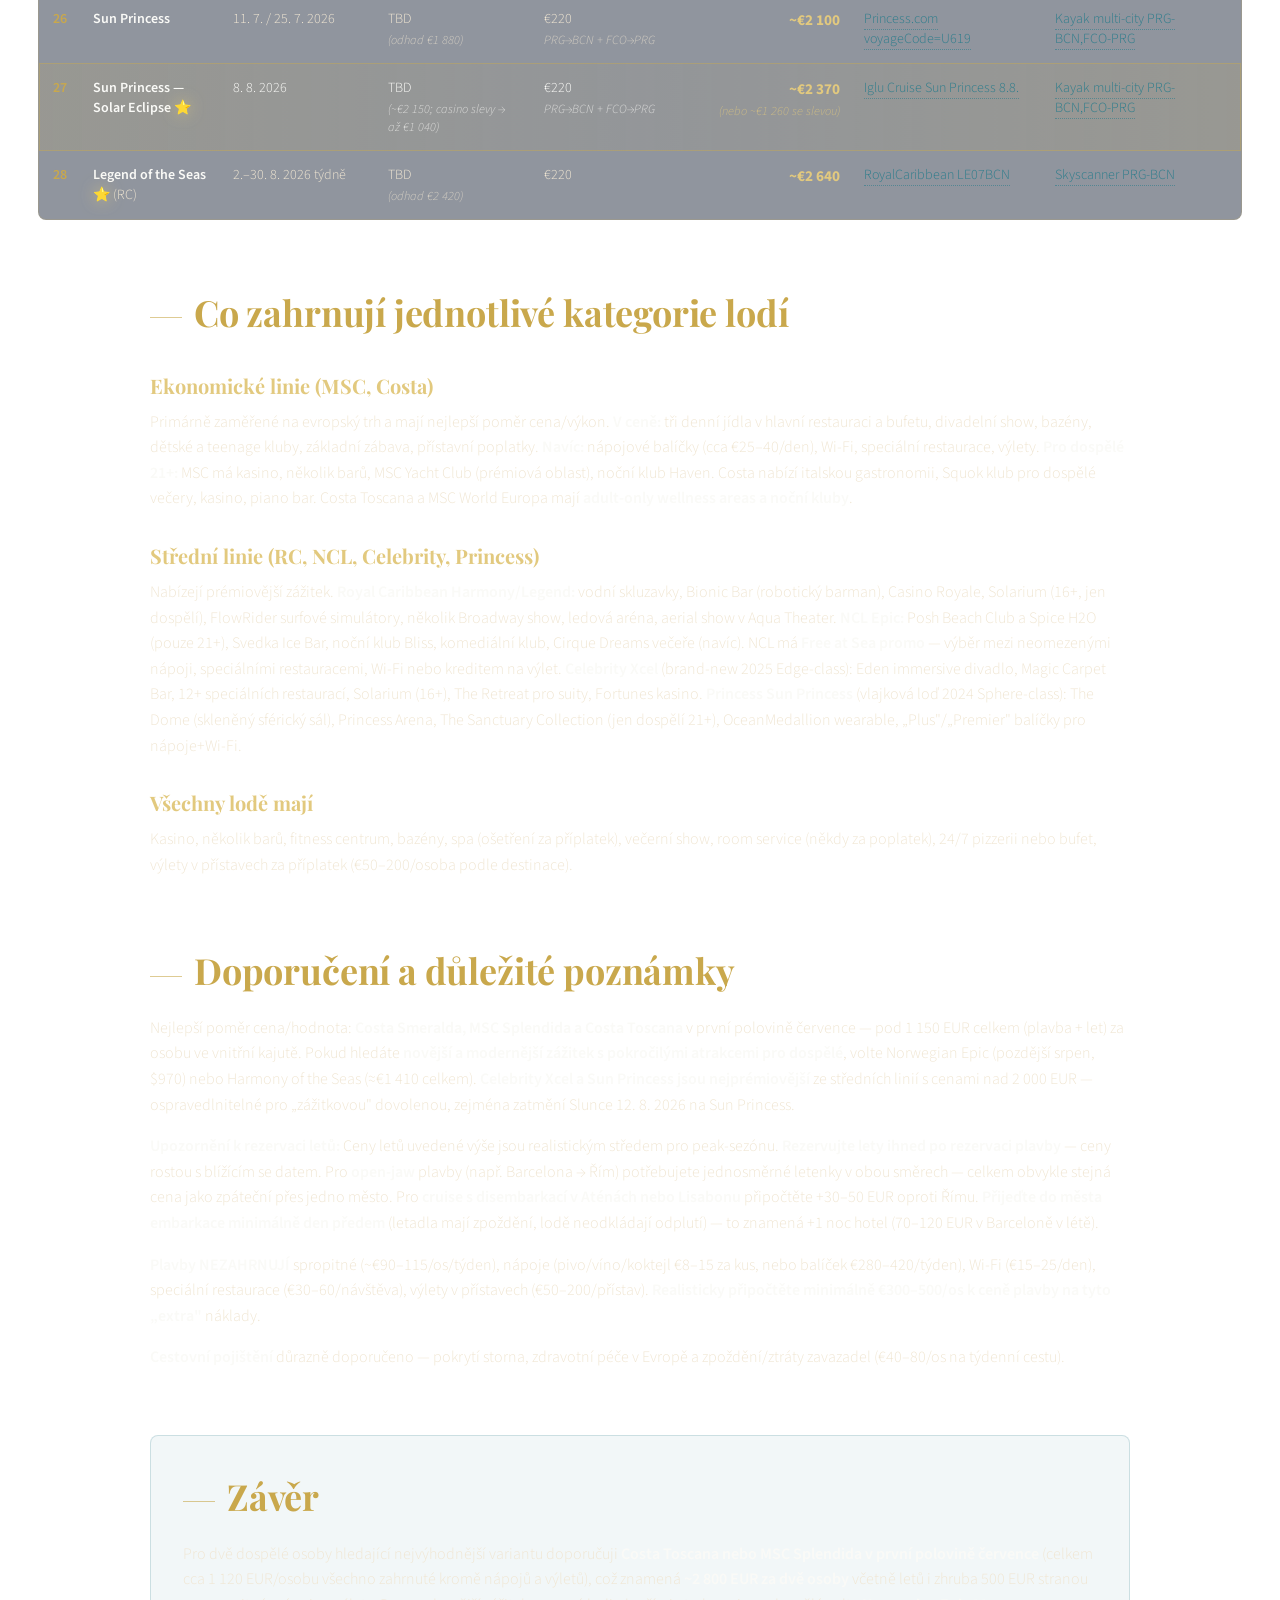
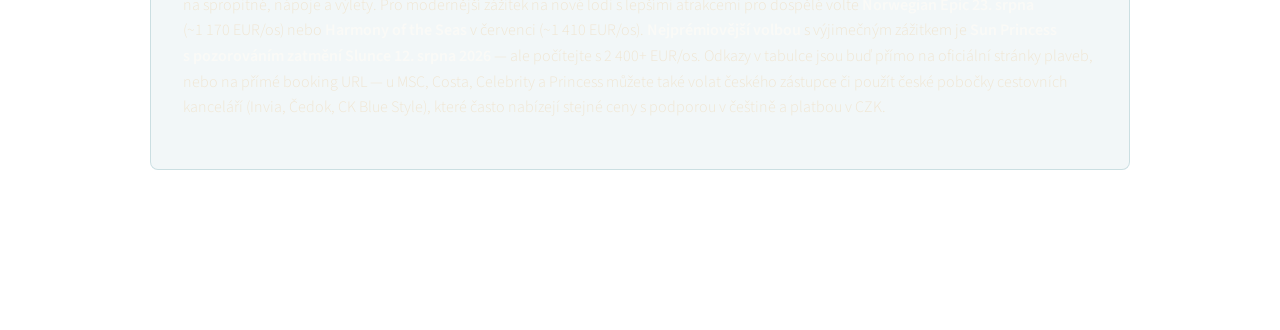
==== commit f36391cd: "offers" ====
--- a/offers.html
+++ b/offers.html
@@ -18,369 +18,344 @@
         <p class="offers__eyebrow">Nabídky &middot; červenec a srpen 2026</p>
         <h1 class="offers__title">Plavby z/přes Barcelonu</h1>
         <p class="offers__lead">
-          Komplexní srovnání <strong>22 plaveb</strong> v délce 5–7 nocí, které vyplouvají
+          Komplexní srovnání <strong>28 plaveb</strong> v délce 7 nocí, které vyplouvají
           z Barcelony nebo ji mají v itineráři, u ekonomických a středních lodních linií
-          (MSC, Costa, Royal Caribbean, NCL, Celebrity, Princess). Tabulka je
-          <strong>seřazena od nejlevnější po nejdražší</strong> celkové náklady (plavba ve
-          vnitřní kajutě + zpáteční let z PRG pro jednoho dospělého). Ceny jsou orientační
-          k&nbsp;datu výzkumu (duben 2026), v&nbsp;eurech (USD přepočteno kurzem
-          1&nbsp;USD&nbsp;≈&nbsp;0,92&nbsp;EUR).
+          (Costa, MSC, Royal Caribbean, NCL, Celebrity, Princess). Tabulka je
+          <strong>seřazena podle celkové ceny</strong> (plavba&nbsp;+ letenka PRG) a
+          rozdělena do tří cenových úrovní. Ceny jsou za osobu při dvoulůžkovém obsazení ve
+          vnitřní kajutě, ověřeno v&nbsp;dubnu&nbsp;2026, v&nbsp;eurech (přepočteno kurzem
+          1&nbsp;USD&nbsp;≈&nbsp;0,92&nbsp;EUR, 1&nbsp;GBP&nbsp;≈&nbsp;1,18&nbsp;EUR).
         </p>
       </header>
 
       <section class="offers__section offers__section--notice">
         <h2 class="offers__section-title">Klíčová upozornění před čtením</h2>
-        <p>
-          <strong>Ceny se mění denně a sezóna červenec/srpen je nejdražší</strong>&nbsp;—
-          rezervujte co nejdříve (ideálně do konce dubna / začátku května 2026). Vnitřní
-          kajuty v peak-sezóně často vyprodají jako první. Ceny zde uvedené jsou „od"
-          částky za osobu při dvoulůžkovém obsazení.
-        </p>
-        <p>
-          K&nbsp;ceně plavby NENÍ zahrnuto: <strong>nápoje, Wi-Fi, spropitné</strong>
-          (gratuity ≈ 14–18 USD/os/den = cca 100–125 USD/os za týden),
-          <strong>speciální restaurace, výlety v&nbsp;přístavech ani pojištění</strong>.
-          U&nbsp;nízkonákladových letů (Ryanair, Vueling, Wizz) je ZAVAZADLO navíc
-          (+40–90&nbsp;EUR zpáteční).
-        </p>
-        <p>
-          Tipy pro Prahu: <strong>BCN má nejlevnější a nejčastější přímé lety</strong>
-          (Vueling, Ryanair, Smartwings). <strong>Venezia nemá přímé spojení z&nbsp;PRG</strong>
-          — všechny lety s&nbsp;přestupem (+100&nbsp;EUR). Do Janova létejte přes Milán (MXP)
-          a pokračujte vlakem.
-        </p>
+        <p>Sorry kamarádi, to vyhledávání stojí fakt za picu:</p>
+        <ul class="offers__notice-list">
+          <li>některé plavby nemají ceny&hellip; musíš si tam pro cenu zavolat, nebo se zobrazí až potom co vložíš data všech pasažérů. Nechápu&hellip;</li>
+          <li>ceny za stejné plavby se liší podle data</li>
+          <li>na polovině stránek nejsou podrobnosti, jen že ta plavba existuje, kde se pluje a kontakt.</li>
+          <li>atd. atd. (je to taky skill issue, vyhledával jsem to prvně, ale tvl, čekal jsem to ez.)</li>
+        </ul>
+        <ul class="offers__notice-list">
+          <li>všechny plavby jsou ty nejlevnější možnosti (nejlevnější pokoj, nejlevnější letenka)</li>
+          <li>je to listing price, takže letenky bez zavazadel, plavby bez wifi atd.</li>
+          <li>dal jsem AI, ať když tam není cena zjistí podle jiných listingů kolik by to tak mohlo stát, ale je to výmysl, může se lišit</li>
+        </ul>
+        <p class="offers__notice-heading"><strong>DŮLEŽITÉ</strong></p>
+        <ul class="offers__notice-list">
+          <li>musíme počítat že je to cena za letenky a plavbu, takže i když tohle bude stát třeba 30k, určo utratíme víc když budeme někde v přístavu nebo ve městě</li>
+          <li>některé plavby mají 3., 4. 5. hosta levnějšího (třeba o půlku), že full rate zaplatí jen 2, a další 2 nebo 3 to mají třeba 40% off, záleží na velikosti kabiny, a té cruise jestli to nabízí, takže celková cena se počítá fakt špatně</li>
+        </ul>
       </section>
 
       <section class="offers__section">
         <h2 class="offers__section-title">Srovnávací tabulka plaveb</h2>
-        <p class="offers__section-hint">Seřazeno podle celkové ceny (plavba + let).</p>
+        <p class="offers__section-hint">Seřazeno podle celkové ceny (plavba + letenka). ✅ = cena ověřena z oficiální booking stránky / letového agregátoru; TBD = cena nebyla dostupná (uveden odhad, skutečnost ±€200).</p>
 
         <div class="offers__table-wrap">
           <table class="offers__table">
             <thead>
               <tr>
                 <th scope="col" class="col-num">#</th>
-                <th scope="col" class="col-trip">Plavba / itinerář</th>
-                <th scope="col" class="col-line">Linie</th>
                 <th scope="col" class="col-ship">Loď</th>
-                <th scope="col" class="col-date">Datum odjezdu</th>
-                <th scope="col" class="col-nights">Nocí</th>
-                <th scope="col" class="col-ports">Celý itinerář (přístavy)</th>
+                <th scope="col" class="col-date">Datum</th>
                 <th scope="col" class="col-interior">Interior/os</th>
-                <th scope="col" class="col-balcony">Balkon připlatek</th>
-                <th scope="col" class="col-flight">Let PRG→/←PRG (zpáteční)</th>
-                <th scope="col" class="col-total">TOTAL / os (EUR)</th>
-                <th scope="col" class="col-link">Odkaz</th>
+                <th scope="col" class="col-flight">Letenka + trasa</th>
+                <th scope="col" class="col-total">TOTAL/os</th>
+                <th scope="col" class="col-link">Booking plavba</th>
+                <th scope="col" class="col-link">Booking letenka</th>
               </tr>
             </thead>
             <tbody>
+              <tr class="offers__row--tier">
+                <td colspan="8" class="offers__tier offers__tier--eco">🟢 Ekonomické varianty — TOTAL pod €1&nbsp;400</td>
+              </tr>
               <tr>
                 <td class="col-num">1</td>
-                <td>Záp. Středomoří (Savona–BCN–Palma–Palermo–Roma)</td>
-                <td>Costa</td>
-                <td>Costa Smeralda</td>
-                <td>týdně pátky čer/srp (např. 3.&nbsp;7., 10.&nbsp;7., 7.&nbsp;8., 14.&nbsp;8.)</td>
-                <td class="col-nights">7</td>
-                <td>Savona → Marseille → <strong>Barcelona</strong> → Palma de Mallorca → Palermo → Civitavecchia (Řím) → Savona</td>
-                <td>~€650</td>
-                <td>+€200</td>
-                <td>PRG↔MXP přes Milán + vlak do Savony ~€200</td>
-                <td class="col-total"><strong>~€900</strong></td>
-                <td><a href="https://www.costacruises.com/fleet/smeralda/itineraries.html" target="_blank" rel="noopener">costacruises.com/fleet/smeralda</a></td>
+                <td><strong>MSC Splendida</strong></td>
+                <td>5.&nbsp;7.&nbsp;2026</td>
+                <td>TBD <span class="offers__hint">(odhad €795 / $864)</span></td>
+                <td>€220 <span class="offers__hint">PRG↔BCN RT</span></td>
+                <td class="col-total"><strong>~€1&nbsp;015</strong></td>
+                <td><a href="https://www.icruise.com/itineraries/7-night-mediterranean-cruise_msc-splendida_7-5-2026.html" target="_blank" rel="noopener">iCruise MSC Splendida</a></td>
+                <td><a href="https://www.skyscanner.net/routes/prg/bcn/prague-to-barcelona.html" target="_blank" rel="noopener">Skyscanner PRG-BCN</a></td>
               </tr>
               <tr>
                 <td class="col-num">2</td>
-                <td>Západní Středomoří (Itálie, Francie)</td>
-                <td>MSC</td>
-                <td>MSC Splendida</td>
-                <td>5.&nbsp;7.&nbsp;2026 (a týdně neděle)</td>
-                <td class="col-nights">7</td>
-                <td>Barcelona → Marseille → Livorno → Cagliari → Palermo → Valletta → Barcelona</td>
-                <td>~€875 ($950)</td>
-                <td>+€275 ($300)</td>
-                <td>PRG↔BCN ~€220</td>
-                <td class="col-total"><strong>~€1&nbsp;120</strong></td>
-                <td><a href="https://www.icruise.com/itineraries/7-night-mediterranean-cruise_msc-splendida_7-5-2026.html" target="_blank" rel="noopener">icruise.com MSC Splendida</a></td>
+                <td><strong>Costa Toscana</strong></td>
+                <td>5.&nbsp;7.&nbsp;2026</td>
+                <td>TBD <span class="offers__hint">(odhad €870)</span></td>
+                <td>€220 <span class="offers__hint">PRG↔BCN RT</span></td>
+                <td class="col-total"><strong>~€1&nbsp;090</strong></td>
+                <td><a href="https://www.icruise.com/itineraries/7-night-barcelona-to-barcelona-cruise_costa-toscana_7-5-2026.html" target="_blank" rel="noopener">iCruise Costa Toscana</a></td>
+                <td><a href="https://www.skyscanner.net/routes/prg/bcn/prague-to-barcelona.html" target="_blank" rel="noopener">Skyscanner PRG-BCN</a></td>
               </tr>
               <tr>
                 <td class="col-num">3</td>
-                <td>Záp. Středomoří (Sardinie, Capri, Řím)</td>
-                <td>Costa</td>
-                <td>Costa Toscana</td>
-                <td>5., 12., 19., 26.&nbsp;7. a 2., 9.&nbsp;8.&nbsp;2026</td>
-                <td class="col-nights">7</td>
-                <td>Barcelona → Cagliari → Neapol → Capri → Civitavecchia (Řím) → Janov → Marseille → Barcelona</td>
-                <td>~€870 ($945)</td>
-                <td>+€375 ($410)</td>
-                <td>PRG↔BCN ~€220</td>
-                <td class="col-total"><strong>~€1&nbsp;120</strong></td>
-                <td><a href="https://www.costacruises.com/cruises/BCN07A5C/SM07260727.html" target="_blank" rel="noopener">costacruises.com Toscana</a></td>
+                <td><strong>Costa Toscana</strong></td>
+                <td>12.&nbsp;7.&nbsp;2026</td>
+                <td>TBD <span class="offers__hint">(odhad €870)</span></td>
+                <td>€220</td>
+                <td class="col-total"><strong>~€1&nbsp;090</strong></td>
+                <td><a href="https://www.costacruises.com/cruises/BCN07A5W/TO07260712.html" target="_blank" rel="noopener">costacruises.com</a></td>
+                <td><a href="https://www.skyscanner.net/routes/prg/bcn/prague-to-barcelona.html" target="_blank" rel="noopener">Skyscanner PRG-BCN</a></td>
               </tr>
               <tr>
                 <td class="col-num">4</td>
-                <td>Středomoří: Španělsko, Francie, Itálie</td>
-                <td>NCL</td>
-                <td>Norwegian Epic</td>
+                <td><strong>Harmony of the Seas</strong> (RC)</td>
+                <td>5. / 12. / 19. / 26.&nbsp;7.&nbsp;2026</td>
+                <td>✅ <strong>€883</strong> (£748)</td>
+                <td>€220 <span class="offers__hint">PRG↔BCN RT</span></td>
+                <td class="col-total"><strong>€1&nbsp;103</strong> ✅</td>
+                <td><a href="https://www.iglucruise.com/harmony-of-the-seas/5th-july-2026_c385424" target="_blank" rel="noopener">Iglu Cruise Harmony 5.7.</a></td>
+                <td><a href="https://www.skyscanner.net/routes/prg/bcn/prague-to-barcelona.html" target="_blank" rel="noopener">Skyscanner PRG-BCN</a></td>
+              </tr>
+              <tr>
+                <td class="col-num">5</td>
+                <td><strong>Norwegian Epic</strong></td>
                 <td>23.&nbsp;8.&nbsp;2026</td>
-                <td class="col-nights">7</td>
-                <td>Barcelona → Marseille → Cannes → Livorno → den na moři → Messina → Salerno → Civitavecchia (Řím)</td>
-                <td>~€893 ($970)</td>
-                <td>+€460 ($500)</td>
-                <td>PRG→BCN + FCO→PRG ~€275</td>
-                <td class="col-total"><strong>~€1&nbsp;170</strong></td>
-                <td><a href="https://www.ncl.com/vacations?embPorts=BCN" target="_blank" rel="noopener">ncl.com BCN</a></td>
-              </tr>
-              <tr>
-                <td class="col-num">5</td>
-                <td>Španělsko, Gibraltar, Portugalsko</td>
-                <td>NCL</td>
-                <td>Norwegian Dawn</td>
+                <td>TBD <span class="offers__hint">(odhad €890)</span></td>
+                <td>€220 <span class="offers__hint">PRG→BCN + FCO→PRG</span></td>
+                <td class="col-total"><strong>~€1&nbsp;110</strong></td>
+                <td><a href="https://www.ncl.com/vacations?embPorts=BCN" target="_blank" rel="noopener">NCL vacations BCN</a></td>
+                <td><a href="https://www.kayak.com/flights/PRG-BCN/2026-08-22/FCO-PRG/2026-08-30" target="_blank" rel="noopener">Kayak multi-city PRG-BCN,FCO-PRG</a></td>
+              </tr>
+              <tr>
+                <td class="col-num">6</td>
+                <td><strong>Costa Smeralda</strong></td>
+                <td>4.&nbsp;7.&nbsp;2026 (ze Savony)</td>
+                <td>✅ <strong>€947</strong> ($1&nbsp;029)</td>
+                <td>€190 <span class="offers__hint">PRG↔MXP RT ~€150 + vlak MXP-Savona €40</span></td>
+                <td class="col-total"><strong>€1&nbsp;137</strong></td>
+                <td><a href="https://www.taoticket.com/en_US/co/costa-cruises/na/costa-smeralda/july" target="_blank" rel="noopener">taoticket Costa Smeralda</a></td>
+                <td><a href="https://www.skyscanner.net/routes/prg/mila/prague-to-milan.html" target="_blank" rel="noopener">Skyscanner PRG-Milan</a></td>
+              </tr>
+              <tr>
+                <td class="col-num">7</td>
+                <td><strong>Costa Toscana</strong></td>
+                <td>26.&nbsp;7.&nbsp;2026</td>
+                <td>TBD <span class="offers__hint">(odhad €920)</span></td>
+                <td>€220</td>
+                <td class="col-total"><strong>~€1&nbsp;140</strong></td>
+                <td><a href="https://www.icruise.com/itineraries/7-night-barcelona-to-barcelona-cruise_costa-toscana_7-26-2026.html" target="_blank" rel="noopener">iCruise Costa Toscana 26.7.</a></td>
+                <td><a href="https://www.skyscanner.net/routes/prg/bcn/prague-to-barcelona.html" target="_blank" rel="noopener">Skyscanner PRG-BCN</a></td>
+              </tr>
+              <tr>
+                <td class="col-num">8</td>
+                <td><strong>Costa Smeralda</strong></td>
+                <td>11.&nbsp;7.&nbsp;2026 (ze Savony)</td>
+                <td>✅ <strong>€1&nbsp;036</strong> ($1&nbsp;126)</td>
+                <td>€190</td>
+                <td class="col-total"><strong>€1&nbsp;226</strong></td>
+                <td><a href="https://www.taoticket.com/en_US/co/costa-cruises/na/costa-smeralda" target="_blank" rel="noopener">taoticket Costa Smeralda</a></td>
+                <td><a href="https://www.skyscanner.net/routes/prg/mila/prague-to-milan.html" target="_blank" rel="noopener">Skyscanner PRG-Milan</a></td>
+              </tr>
+              <tr>
+                <td class="col-num">9</td>
+                <td><strong>Norwegian Dawn</strong></td>
                 <td>30.&nbsp;8.&nbsp;2026</td>
-                <td class="col-nights">7</td>
-                <td>Barcelona → Palma → Valencia → Motril → Gibraltar → Cádiz → Portimão → Lisabon</td>
-                <td>~€975 ($1&nbsp;060)</td>
-                <td>+€460 ($500)</td>
-                <td>PRG→BCN + LIS→PRG ~€280</td>
-                <td class="col-total"><strong>~€1&nbsp;255</strong></td>
-                <td><a href="https://www.ncl.com/vacations?embPorts=BCN" target="_blank" rel="noopener">ncl.com BCN</a></td>
-              </tr>
-              <tr>
-                <td class="col-num">6</td>
-                <td>Západní Středomoří (Sardinie, Řím, Marseille)</td>
-                <td>Costa</td>
-                <td>Costa Toscana</td>
+                <td>TBD <span class="offers__hint">(odhad €975)</span></td>
+                <td>€250 <span class="offers__hint">PRG→BCN + LIS→PRG</span></td>
+                <td class="col-total"><strong>~€1&nbsp;225</strong></td>
+                <td><a href="https://www.ncl.com/vacations?embPorts=BCN" target="_blank" rel="noopener">NCL vacations BCN</a></td>
+                <td><a href="https://www.kayak.com/flights/PRG-BCN/2026-08-29/LIS-PRG/2026-09-06" target="_blank" rel="noopener">Kayak multi-city PRG-BCN,LIS-PRG</a></td>
+              </tr>
+              <tr>
+                <td class="col-num">10</td>
+                <td><strong>Costa Toscana</strong></td>
                 <td>30.&nbsp;8.&nbsp;2026</td>
-                <td class="col-nights">7</td>
-                <td>Barcelona → Cagliari → Neapol → Civitavecchia → Janov → Marseille → Barcelona</td>
-                <td>~€1&nbsp;011 ($1&nbsp;099)</td>
-                <td>+€375 ($410)</td>
-                <td>PRG↔BCN ~€220</td>
-                <td class="col-total"><strong>~€1&nbsp;260</strong></td>
-                <td><a href="https://cruisewatch.com/cruise/7-night-western-mediterranean/814028" target="_blank" rel="noopener">cruisewatch 814028</a></td>
-              </tr>
-              <tr>
-                <td class="col-num">7</td>
-                <td>Řecko, Itálie, Turecko (ATH→BCN)</td>
-                <td>Celebrity</td>
-                <td>Celebrity Xcel</td>
-                <td>15.&nbsp;8.&nbsp;2026</td>
-                <td class="col-nights">7</td>
-                <td>Athény (Piraeus) → Mykonos → Santorini → Kuşadası → Messina → 2 dny na moři → Barcelona</td>
-                <td>~€1&nbsp;011 ($1&nbsp;099)</td>
-                <td>+€450 ($500)</td>
-                <td>PRG→ATH + BCN→PRG ~€270</td>
-                <td class="col-total"><strong>~€1&nbsp;280</strong></td>
-                <td><a href="https://www.celebritycruises.com/" target="_blank" rel="noopener">celebritycruises.com XC07</a> <span class="offers__hint">(vyhledat sailing 15.&nbsp;8.)</span></td>
-              </tr>
-              <tr>
-                <td class="col-num">8</td>
-                <td>Španělsko, Gibraltar, Maroko, Portugalsko</td>
-                <td>NCL</td>
-                <td>Norwegian Dawn</td>
+                <td>TBD <span class="offers__hint">(odhad €1&nbsp;011)</span></td>
+                <td>€220</td>
+                <td class="col-total"><strong>~€1&nbsp;231</strong></td>
+                <td><a href="https://cruisewatch.com/cruise/7-night-western-mediterranean/814028" target="_blank" rel="noopener">cruisewatch Costa Toscana</a></td>
+                <td><a href="https://www.skyscanner.net/routes/prg/bcn/prague-to-barcelona.html" target="_blank" rel="noopener">Skyscanner PRG-BCN</a></td>
+              </tr>
+              <tr>
+                <td class="col-num">11</td>
+                <td><strong>Norwegian Epic</strong></td>
+                <td>9.&nbsp;8.&nbsp;2026</td>
+                <td>TBD <span class="offers__hint">(odhad €1&nbsp;030)</span></td>
+                <td>€220 <span class="offers__hint">open jaw PRG→BCN + FCO→PRG</span></td>
+                <td class="col-total"><strong>~€1&nbsp;250</strong></td>
+                <td><a href="https://www.ncl.com/vacations?embPorts=BCN" target="_blank" rel="noopener">NCL vacations BCN</a></td>
+                <td><a href="https://www.kayak.com/flights/PRG-BCN/2026-08-08/FCO-PRG/2026-08-16" target="_blank" rel="noopener">Kayak multi-city PRG-BCN,FCO-PRG</a></td>
+              </tr>
+              <tr>
+                <td class="col-num">12</td>
+                <td><strong>MSC Grandiosa</strong></td>
+                <td>29.&nbsp;8.&nbsp;2026</td>
+                <td>TBD <span class="offers__hint">(odhad €1&nbsp;050)</span></td>
+                <td>€220</td>
+                <td class="col-total"><strong>~€1&nbsp;270</strong></td>
+                <td><a href="https://gangwaze.com/cruise-lines/msc-cruises/msc-grandiosa/2026-08-29/7-nights" target="_blank" rel="noopener">gangwaze MSC Grandiosa 29.8.</a></td>
+                <td><a href="https://www.skyscanner.net/routes/prg/bcn/prague-to-barcelona.html" target="_blank" rel="noopener">Skyscanner PRG-BCN</a></td>
+              </tr>
+              <tr>
+                <td class="col-num">13</td>
+                <td><strong>Norwegian Dawn</strong></td>
                 <td>16.&nbsp;8.&nbsp;2026</td>
-                <td class="col-nights">7</td>
-                <td>Barcelona → Palma → Valencia → Motril → Gibraltar → Tanger → Cádiz → Lisabon</td>
-                <td>~€1&nbsp;037 ($1&nbsp;127)</td>
-                <td>+€460 ($500)</td>
-                <td>PRG→BCN + LIS→PRG ~€280</td>
-                <td class="col-total"><strong>~€1&nbsp;320</strong></td>
-                <td><a href="https://www.ncl.com/vacations?embPorts=BCN" target="_blank" rel="noopener">ncl.com BCN</a></td>
-              </tr>
-              <tr>
-                <td class="col-num">9</td>
-                <td>Středomoří: Španělsko, Francie, Itálie</td>
-                <td>NCL</td>
-                <td>Norwegian Epic</td>
-                <td>9.&nbsp;8.&nbsp;2026</td>
-                <td class="col-nights">7</td>
-                <td>Barcelona → Marseille → Villefranche → Livorno → den na moři → Messina → Salerno → Civitavecchia</td>
-                <td>~€1&nbsp;031 ($1&nbsp;121)</td>
-                <td>+€460 ($500)</td>
-                <td>PRG→BCN + FCO→PRG ~€275</td>
-                <td class="col-total"><strong>~€1&nbsp;305</strong></td>
-                <td><a href="https://www.ncl.com/vacations?embPorts=BCN" target="_blank" rel="noopener">ncl.com BCN</a></td>
-              </tr>
-              <tr>
-                <td class="col-num">10</td>
-                <td>Záp. Středomoří (BCN roundtrip)</td>
-                <td>MSC</td>
-                <td>MSC Grandiosa</td>
-                <td>4., 11., 18., 25.&nbsp;7. / 1., 8., 15., 22., 29.&nbsp;8.&nbsp;2026</td>
-                <td class="col-nights">7</td>
-                <td>Barcelona → Cannes → Janov/Portofino → La Spezia → Civitavecchia → den na moři → Palma → Barcelona</td>
-                <td>~€1&nbsp;053 ($1&nbsp;143)</td>
-                <td>+€266 ($290)</td>
-                <td>PRG↔BCN ~€220</td>
-                <td class="col-total"><strong>~€1&nbsp;275</strong></td>
-                <td><a href="https://gangwaze.com/cruise-lines/msc-cruises/msc-grandiosa/2026-08-29/7-nights" target="_blank" rel="noopener">gangwaze MSC Grandiosa 8/29</a></td>
-              </tr>
-              <tr>
-                <td class="col-num">11</td>
-                <td>Západní Středomoří (BCN roundtrip)</td>
-                <td>Royal Caribbean</td>
-                <td>Harmony of the Seas</td>
-                <td>5., 12., 19., 26.&nbsp;7.&nbsp;2026</td>
-                <td class="col-nights">7</td>
-                <td>Barcelona → Palma → den na moři → La Spezia → Civitavecchia → Neapol/Capri → den na moři → Barcelona</td>
-                <td>~€1&nbsp;185 ($1&nbsp;295)</td>
-                <td>+€370 ($400)</td>
-                <td>PRG↔BCN ~€220</td>
-                <td class="col-total"><strong>~€1&nbsp;410</strong></td>
-                <td><a href="https://www.royalcaribbean.com/itinerary/7-night-western-mediterranean-cruise-from-barcelona-on-harmony-HM07M798" target="_blank" rel="noopener">royalcaribbean.com HM07M798</a></td>
-              </tr>
-              <tr>
-                <td class="col-num">12</td>
-                <td>Středomoří: Nice, Florencie, Marseille (FCO→BCN)</td>
-                <td>NCL</td>
-                <td>Norwegian Epic</td>
-                <td>19.&nbsp;7.&nbsp;2026</td>
-                <td class="col-nights">7</td>
-                <td>Civitavecchia → Salerno → Messina → den na moři → Livorno → Villefranche → Marseille → Barcelona</td>
-                <td>~€1&nbsp;119 ($1&nbsp;216)</td>
-                <td>+€460 ($500)</td>
-                <td>PRG→FCO + BCN→PRG ~€275</td>
-                <td class="col-total"><strong>~€1&nbsp;395</strong></td>
-                <td><a href="https://www.ncl.com/vacations?embPorts=BCN" target="_blank" rel="noopener">ncl.com BCN</a></td>
-              </tr>
-              <tr>
-                <td class="col-num">13</td>
-                <td>Středomoří: Nice, Florencie, Salerno (BCN→FCO)</td>
-                <td>NCL</td>
-                <td>Norwegian Epic</td>
+                <td>TBD <span class="offers__hint">(odhad €1&nbsp;040)</span></td>
+                <td>€250</td>
+                <td class="col-total"><strong>~€1&nbsp;290</strong></td>
+                <td><a href="https://www.ncl.com/vacations?embPorts=BCN" target="_blank" rel="noopener">NCL vacations BCN</a></td>
+                <td><a href="https://www.kayak.com/flights/PRG-BCN/2026-08-15/LIS-PRG/2026-08-23" target="_blank" rel="noopener">Kayak multi-city PRG-BCN,LIS-PRG</a></td>
+              </tr>
+              <tr>
+                <td class="col-num">14</td>
+                <td><strong>Costa Smeralda</strong></td>
+                <td>14.&nbsp;7.&nbsp;2026 (BCN&nbsp;rt)</td>
+                <td>✅ <strong>€1&nbsp;091</strong> ($1&nbsp;186)</td>
+                <td>€220</td>
+                <td class="col-total"><strong>€1&nbsp;311</strong></td>
+                <td><a href="https://gangwaze.com/cruise-lines/costa-cruises/costa-smeralda/2026-07-14/7-nights" target="_blank" rel="noopener">gangwaze Costa Smeralda 14.7.</a></td>
+                <td><a href="https://www.skyscanner.net/routes/prg/bcn/prague-to-barcelona.html" target="_blank" rel="noopener">Skyscanner PRG-BCN</a></td>
+              </tr>
+              <tr>
+                <td class="col-num">15</td>
+                <td><strong>Norwegian Epic</strong></td>
+                <td>19.&nbsp;7.&nbsp;2026 (FCO→BCN)</td>
+                <td>TBD <span class="offers__hint">(odhad €1&nbsp;120)</span></td>
+                <td>€220 <span class="offers__hint">PRG→FCO + BCN→PRG</span></td>
+                <td class="col-total"><strong>~€1&nbsp;340</strong></td>
+                <td><a href="https://gangwaze.com/cruise-lines/norwegian-cruise-line/norwegian-epic/2026-07-19/7-nights" target="_blank" rel="noopener">gangwaze NCL Epic 19.7.</a></td>
+                <td><a href="https://www.kayak.com/flights/PRG-FCO/2026-07-18/BCN-PRG/2026-07-26" target="_blank" rel="noopener">Kayak multi-city PRG-FCO,BCN-PRG</a></td>
+              </tr>
+              <tr>
+                <td class="col-num">16</td>
+                <td><strong>Norwegian Epic</strong></td>
                 <td>12.&nbsp;7.&nbsp;2026</td>
-                <td class="col-nights">7</td>
-                <td>Barcelona → Cannes/Marseille → Villefranche (Nice) → Livorno → den na moři → Messina → Salerno → Civitavecchia</td>
-                <td>~€1&nbsp;149 ($1&nbsp;249)</td>
-                <td>+€460 ($500)</td>
-                <td>PRG→BCN + FCO→PRG ~€275</td>
-                <td class="col-total"><strong>~€1&nbsp;425</strong></td>
-                <td><a href="https://www.ncl.com/vacations?embPorts=BCN" target="_blank" rel="noopener">ncl.com BCN</a></td>
-              </tr>
-              <tr>
-                <td class="col-num">14</td>
-                <td>Záp. Středomoří (Marseille, Nice, Livorno)</td>
-                <td>NCL</td>
-                <td>Norwegian Epic</td>
+                <td>TBD <span class="offers__hint">(odhad €1&nbsp;150)</span></td>
+                <td>€220 <span class="offers__hint">PRG→BCN + FCO→PRG</span></td>
+                <td class="col-total"><strong>~€1&nbsp;370</strong></td>
+                <td><a href="https://www.ncl.com/vacations?embPorts=BCN" target="_blank" rel="noopener">NCL vacations BCN</a></td>
+                <td><a href="https://www.kayak.com/flights/PRG-BCN/2026-07-11/FCO-PRG/2026-07-19" target="_blank" rel="noopener">Kayak multi-city PRG-BCN,FCO-PRG</a></td>
+              </tr>
+              <tr>
+                <td class="col-num">17</td>
+                <td><strong>Celebrity Xcel</strong></td>
+                <td>4.&nbsp;7.&nbsp;2026</td>
+                <td>✅ <strong>€1&nbsp;158</strong> (£981)</td>
+                <td>€220 <span class="offers__hint">PRG↔BCN RT</span></td>
+                <td class="col-total"><strong>€1&nbsp;378</strong> ✅</td>
+                <td><a href="https://www.celebritycruises.com/itinerary/7-night-italy-spain-french-riviera-from-barcelona-on-xcel-XC07M834" target="_blank" rel="noopener">Celebrity Cruises XC07M834</a></td>
+                <td><a href="https://www.skyscanner.net/routes/prg/bcn/prague-to-barcelona.html" target="_blank" rel="noopener">Skyscanner PRG-BCN</a></td>
+              </tr>
+              <tr>
+                <td class="col-num">18</td>
+                <td><strong>MSC Grandiosa</strong></td>
+                <td>4.&nbsp;7.&nbsp;2026</td>
+                <td>✅ <strong>€1&nbsp;167</strong> ($1&nbsp;268)</td>
+                <td>€220</td>
+                <td class="col-total"><strong>€1&nbsp;387</strong> ✅</td>
+                <td><a href="https://www.icruise.com/itineraries/7-night-mediterranean-cruise_msc-grandiosa_7-4-2026.html" target="_blank" rel="noopener">iCruise MSC Grandiosa 4.7.</a></td>
+                <td><a href="https://www.skyscanner.net/routes/prg/bcn/prague-to-barcelona.html" target="_blank" rel="noopener">Skyscanner PRG-BCN</a></td>
+              </tr>
+              <tr class="offers__row--tier">
+                <td colspan="8" class="offers__tier offers__tier--mid">🟡 Střední-prémiová třída — TOTAL €1&nbsp;400–€1&nbsp;700</td>
+              </tr>
+              <tr>
+                <td class="col-num">19</td>
+                <td><strong>Norwegian Epic</strong></td>
                 <td>26.&nbsp;7.&nbsp;2026</td>
-                <td class="col-nights">7</td>
-                <td>Barcelona → Marseille → Villefranche → Livorno → den na moři → Messina → Salerno → Civitavecchia</td>
-                <td>~€1&nbsp;168 ($1&nbsp;269)</td>
-                <td>+€460 ($500)</td>
-                <td>PRG→BCN + FCO→PRG ~€275</td>
-                <td class="col-total"><strong>~€1&nbsp;445</strong></td>
-                <td><a href="https://www.ncl.com/vacations?embPorts=BCN" target="_blank" rel="noopener">ncl.com BCN</a></td>
-              </tr>
-              <tr>
-                <td class="col-num">15</td>
-                <td>Středomoří (Marseille, Janov, Řím, Palermo, Ibiza)</td>
-                <td>MSC</td>
-                <td>MSC Seaview</td>
-                <td>16.&nbsp;7. / 30.&nbsp;7.&nbsp;2026 (čtvrtky)</td>
-                <td class="col-nights">7</td>
-                <td>Barcelona → Marseille → Janov → Civitavecchia → Palermo → Ibiza → Barcelona</td>
-                <td>~€1&nbsp;232 ($1&nbsp;339)</td>
-                <td>+€248 ($270)</td>
-                <td>PRG↔BCN ~€220</td>
+                <td>TBD <span class="offers__hint">(odhad €1&nbsp;170)</span></td>
+                <td>€220</td>
+                <td class="col-total"><strong>~€1&nbsp;390</strong></td>
+                <td><a href="https://www.ncl.com/vacations?embPorts=BCN" target="_blank" rel="noopener">NCL vacations BCN</a></td>
+                <td><a href="https://www.kayak.com/flights/PRG-BCN/2026-07-25/FCO-PRG/2026-08-02" target="_blank" rel="noopener">Kayak multi-city PRG-BCN,FCO-PRG</a></td>
+              </tr>
+              <tr>
+                <td class="col-num">20</td>
+                <td><strong>MSC Seaview</strong></td>
+                <td>16.&nbsp;7. / 30.&nbsp;7.&nbsp;2026</td>
+                <td>TBD <span class="offers__hint">(odhad €1&nbsp;230)</span></td>
+                <td>€220</td>
                 <td class="col-total"><strong>~€1&nbsp;450</strong></td>
-                <td><a href="https://cruisesheet.com/msc-seaview-7-night-barcelona-roundtrip-july-16-2026" target="_blank" rel="noopener">cruisesheet Seaview</a></td>
-              </tr>
-              <tr>
-                <td class="col-num">16</td>
-                <td>Záp. Středomoří (Marseille, Janov, Neapol, Malta)</td>
-                <td>MSC</td>
-                <td>MSC World Europa</td>
-                <td>týdně soboty čer/srp&nbsp;2026</td>
-                <td class="col-nights">7</td>
-                <td>Barcelona → Marseille → Janov → Neapol → Messina → Valletta → den na moři → Barcelona</td>
-                <td>~€1&nbsp;319 ($1&nbsp;434)</td>
-                <td>+€345 ($375)</td>
-                <td>PRG↔BCN ~€220</td>
+                <td><a href="https://cruisesheet.com/msc-seaview-7-night-barcelona-roundtrip-july-16-2026" target="_blank" rel="noopener">cruisesheet MSC Seaview</a></td>
+                <td><a href="https://www.skyscanner.net/routes/prg/bcn/prague-to-barcelona.html" target="_blank" rel="noopener">Skyscanner PRG-BCN</a></td>
+              </tr>
+              <tr>
+                <td class="col-num">21</td>
+                <td><strong>Celebrity Xcel</strong></td>
+                <td>29.&nbsp;8.&nbsp;2026</td>
+                <td>TBD <span class="offers__hint">(~€1&nbsp;320)</span></td>
+                <td>€220</td>
                 <td class="col-total"><strong>~€1&nbsp;540</strong></td>
-                <td><a href="https://cruiseweb.com/cruise-lines/msc-cruises/ship-msc-world-europa/7-night-mediterranean-western-cruise-departs-barcelona-spain" target="_blank" rel="noopener">cruiseweb World Europa</a></td>
-              </tr>
-              <tr>
-                <td class="col-num">17</td>
-                <td>Řecko, Malta, Turecko (ATH→BCN, opačný směr)</td>
-                <td>Celebrity</td>
-                <td>Celebrity Xcel</td>
-                <td>18.&nbsp;7.&nbsp;2026</td>
-                <td class="col-nights">7</td>
-                <td>Athény → Santorini → Mykonos → Kuşadası → Valletta → 2 dny na moři → Barcelona</td>
-                <td>~€1&nbsp;389 ($1&nbsp;510)</td>
-                <td>+€256 ($279)</td>
-                <td>PRG→ATH + BCN→PRG ~€270</td>
-                <td class="col-total"><strong>~€1&nbsp;660</strong></td>
-                <td><a href="https://gangwaze.com/cruise-lines/celebrity-cruises/celebrity-xcel/2026-07-18/7-nights" target="_blank" rel="noopener">gangwaze Xcel 7/18</a></td>
-              </tr>
-              <tr>
-                <td class="col-num">18</td>
-                <td>Západní Středomoří s&nbsp;Itálií/Řeckem (segment 7 nocí)</td>
-                <td>Princess</td>
-                <td>Sun Princess</td>
+                <td><a href="https://cruisesheet.com/celebrity-xcel-7-night-barcelona-roundtrip-august-29-2026" target="_blank" rel="noopener">cruisesheet Celebrity Xcel 29.8.</a></td>
+                <td><a href="https://www.skyscanner.net/routes/prg/bcn/prague-to-barcelona.html" target="_blank" rel="noopener">Skyscanner PRG-BCN</a></td>
+              </tr>
+              <tr>
+                <td class="col-num">22</td>
+                <td><strong>MSC World Europa</strong></td>
+                <td>týdně soboty</td>
+                <td>TBD <span class="offers__hint">(odhad €1&nbsp;320)</span></td>
+                <td>€220</td>
+                <td class="col-total"><strong>~€1&nbsp;540</strong></td>
+                <td><a href="https://cruiseweb.com/cruise-lines/msc-cruises/ship-msc-world-europa/7-night-mediterranean-western-cruise-departs-barcelona-spain" target="_blank" rel="noopener">cruiseweb MSC World Europa</a></td>
+                <td><a href="https://www.skyscanner.net/routes/prg/bcn/prague-to-barcelona.html" target="_blank" rel="noopener">Skyscanner PRG-BCN</a></td>
+              </tr>
+              <tr>
+                <td class="col-num">23</td>
+                <td><strong>Celebrity Xcel</strong></td>
+                <td>15.&nbsp;8.&nbsp;2026 (ATH→BCN)</td>
+                <td>TBD <span class="offers__hint">(odhad €1&nbsp;250)</span></td>
+                <td>€290 <span class="offers__hint">PRG→ATH + BCN→PRG</span></td>
+                <td class="col-total"><strong>~€1&nbsp;540</strong></td>
+                <td><a href="https://gangwaze.com/cruise-lines/celebrity-cruises/celebrity-xcel/2026-08-15/7-nights" target="_blank" rel="noopener">gangwaze Xcel 15.8.</a></td>
+                <td><a href="https://www.kayak.com/flights/PRG-ATH/2026-08-14/BCN-PRG/2026-08-22" target="_blank" rel="noopener">Kayak multi-city PRG-ATH,BCN-PRG</a></td>
+              </tr>
+              <tr>
+                <td class="col-num">24</td>
+                <td><strong>Celebrity Xcel</strong></td>
+                <td>11.&nbsp;7.&nbsp;2026 (BCN→ATH)</td>
+                <td>TBD <span class="offers__hint">(odhad €1&nbsp;300)</span></td>
+                <td>€290 <span class="offers__hint">PRG→BCN + ATH→PRG</span></td>
+                <td class="col-total"><strong>~€1&nbsp;590</strong></td>
+                <td><a href="https://www.celebritycruises.com/itinerary/7-night-greece-malta-turkey-from-barcelona-on-xcel-XC07M836" target="_blank" rel="noopener">Celebrity Cruises XC07M836</a></td>
+                <td><a href="https://www.kayak.com/flights/PRG-BCN/2026-07-10/ATH-PRG/2026-07-18" target="_blank" rel="noopener">Kayak multi-city PRG-BCN,ATH-PRG</a></td>
+              </tr>
+              <tr>
+                <td class="col-num">25</td>
+                <td><strong>Celebrity Xcel</strong></td>
+                <td>18.&nbsp;7.&nbsp;2026 (ATH→BCN)</td>
+                <td>TBD <span class="offers__hint">(odhad €1&nbsp;300)</span></td>
+                <td>€290</td>
+                <td class="col-total"><strong>~€1&nbsp;590</strong></td>
+                <td><a href="https://gangwaze.com/cruise-lines/celebrity-cruises/celebrity-xcel/2026-07-18/7-nights" target="_blank" rel="noopener">gangwaze Xcel 18.7.</a></td>
+                <td><a href="https://www.kayak.com/flights/PRG-ATH/2026-07-17/BCN-PRG/2026-07-25" target="_blank" rel="noopener">Kayak multi-city PRG-ATH,BCN-PRG</a></td>
+              </tr>
+              <tr class="offers__row--tier">
+                <td colspan="8" class="offers__tier offers__tier--premium">🔴 Prémiové varianty — TOTAL nad €2&nbsp;100</td>
+              </tr>
+              <tr>
+                <td class="col-num">26</td>
+                <td><strong>Sun Princess</strong></td>
                 <td>11.&nbsp;7. / 25.&nbsp;7.&nbsp;2026</td>
-                <td class="col-nights">7</td>
-                <td>Barcelona → Palma → Marseille → Ajaccio (Korsika) → Janov → La Spezia → Civitavecchia</td>
-                <td>~€1&nbsp;877 ($2&nbsp;040)</td>
-                <td>+€997 ($1&nbsp;084)</td>
-                <td>PRG→BCN + FCO→PRG ~€275</td>
-                <td class="col-total"><strong>~€2&nbsp;150</strong></td>
-                <td><a href="https://www.princess.com/cruise-search/details/?voyageCode=U619" target="_blank" rel="noopener">princess.com U619</a></td>
-              </tr>
-              <tr>
-                <td class="col-num">19</td>
-                <td>Itálie a Francouzská riviéra (BCN roundtrip)</td>
-                <td>Celebrity</td>
-                <td>Celebrity Xcel</td>
-                <td>4.&nbsp;7.&nbsp;2026</td>
-                <td class="col-nights">7</td>
-                <td>Barcelona → Marseille → Janov → La Spezia → Civitavecchia → Neapol → den na moři → Barcelona</td>
-                <td>~€1&nbsp;881 ($2&nbsp;045) <span class="offers__hint">(rozsah $1&nbsp;619–$2&nbsp;609)</span></td>
-                <td>+€275 ($300)</td>
-                <td>PRG↔BCN ~€220</td>
+                <td>TBD <span class="offers__hint">(odhad €1&nbsp;880)</span></td>
+                <td>€220 <span class="offers__hint">PRG→BCN + FCO→PRG</span></td>
                 <td class="col-total"><strong>~€2&nbsp;100</strong></td>
-                <td><a href="https://www.celebritycruises.com/itinerary/7-night-italian-french-riviera-from-barcelona-on-xcel-XC07M838" target="_blank" rel="noopener">celebritycruises.com XC07M838</a></td>
-              </tr>
-              <tr>
-                <td class="col-num">20</td>
-                <td>Řecko, Malta, Turecko (BCN→ATH)</td>
-                <td>Celebrity</td>
-                <td>Celebrity Xcel</td>
-                <td>11.&nbsp;7.&nbsp;2026</td>
-                <td class="col-nights">7</td>
-                <td>Barcelona → den na moři → Valletta → den na moři → Santorini → Kuşadası → Mykonos → Athény</td>
-                <td>~€1&nbsp;972 ($2&nbsp;143)</td>
-                <td>+€365 ($400)</td>
-                <td>PRG→BCN + ATH→PRG ~€270</td>
-                <td class="col-total"><strong>~€2&nbsp;240</strong></td>
-                <td><a href="https://www.celebritycruises.com/itinerary/7-night-greece-malta-turkey-from-barcelona-on-xcel-XC07M836" target="_blank" rel="noopener">celebritycruises.com XC07M836</a></td>
+                <td><a href="https://www.princess.com/cruise-search/details/?voyageCode=U619" target="_blank" rel="noopener">Princess.com voyageCode=U619</a></td>
+                <td><a href="https://www.kayak.com/flights/PRG-BCN/2026-07-10/FCO-PRG/2026-07-18" target="_blank" rel="noopener">Kayak multi-city PRG-BCN,FCO-PRG</a></td>
               </tr>
               <tr class="offers__row--featured">
-                <td class="col-num">21</td>
-                <td>Středomoří se zatměním Slunce 12.&nbsp;8.&nbsp;2026 <span class="offers__star">⭐</span></td>
-                <td>Princess</td>
-                <td>Sun Princess</td>
+                <td class="col-num">27</td>
+                <td><strong>Sun Princess — Solar Eclipse</strong> <span class="offers__star">⭐</span></td>
                 <td>8.&nbsp;8.&nbsp;2026</td>
-                <td class="col-nights">7</td>
-                <td>Barcelona → den na moři → Gibraltar → Cartagena → <strong>Zatmění Slunce na moři</strong> → La Spezia → Civitavecchia</td>
-                <td>~€2&nbsp;143 ($2&nbsp;329)</td>
-                <td>+€1&nbsp;246 ($1&nbsp;355)</td>
-                <td>PRG→BCN + FCO→PRG ~€275</td>
-                <td class="col-total"><strong>~€2&nbsp;420</strong></td>
-                <td><a href="https://www.princess.com/cruise-search/details/?voyageCode=U626" target="_blank" rel="noopener">princess.com U626</a></td>
-              </tr>
-              <tr>
-                <td class="col-num">22</td>
-                <td>Záp. Středomoří (BCN roundtrip) — nová loď</td>
-                <td>Royal Caribbean</td>
-                <td>Legend of the Seas (Icon class)</td>
-                <td>2., 9., 16., 23., 30.&nbsp;8.&nbsp;2026</td>
-                <td class="col-nights">7</td>
-                <td>Barcelona → Palma → den na moři → La Spezia → Civitavecchia → Neapol → den na moři → Barcelona</td>
-                <td>~€2&nbsp;423 ($2&nbsp;633)</td>
-                <td>+€182 ($198)</td>
-                <td>PRG↔BCN ~€220</td>
-                <td class="col-total"><strong>~€2&nbsp;650</strong></td>
-                <td><a href="https://www.royalcaribbean.com/cruises/itinerary/7-night-western-mediterranean-from-barcelona-on-legend/LE07BCN-1230259968" target="_blank" rel="noopener">royalcaribbean.com LE07BCN</a></td>
+                <td>TBD <span class="offers__hint">(~€2&nbsp;150; casino slevy → až €1&nbsp;040)</span></td>
+                <td>€220 <span class="offers__hint">PRG→BCN + FCO→PRG</span></td>
+                <td class="col-total"><strong>~€2&nbsp;370</strong> <span class="offers__hint">(nebo ~€1&nbsp;260 se slevou)</span></td>
+                <td><a href="https://www.iglucruise.com/sun-princess/8th-august-2026_c368484" target="_blank" rel="noopener">Iglu Cruise Sun Princess 8.8.</a></td>
+                <td><a href="https://www.kayak.com/flights/PRG-BCN/2026-08-07/FCO-PRG/2026-08-15" target="_blank" rel="noopener">Kayak multi-city PRG-BCN,FCO-PRG</a></td>
+              </tr>
+              <tr>
+                <td class="col-num">28</td>
+                <td><strong>Legend of the Seas</strong> <span class="offers__star">⭐</span> (RC)</td>
+                <td>2.–30.&nbsp;8.&nbsp;2026 týdně</td>
+                <td>TBD <span class="offers__hint">(odhad €2&nbsp;420)</span></td>
+                <td>€220</td>
+                <td class="col-total"><strong>~€2&nbsp;640</strong></td>
+                <td><a href="https://www.royalcaribbean.com/cruises/itinerary/7-night-western-mediterranean-from-barcelona-on-legend/LE07BCN-1230259968" target="_blank" rel="noopener">RoyalCaribbean LE07BCN</a></td>
+                <td><a href="https://www.skyscanner.net/routes/prg/bcn/prague-to-barcelona.html" target="_blank" rel="noopener">Skyscanner PRG-BCN</a></td>
               </tr>
             </tbody>
           </table>
--- a/offers.css
+++ b/offers.css
@@ -150,6 +150,33 @@
   margin-bottom: 0.75rem;
 }
 
+.offers__notice-list {
+  margin: 0 0 1rem;
+  padding-left: 1.25rem;
+  font-size: 1rem;
+  color: var(--color-cream);
+}
+
+.offers__notice-list li {
+  margin: 0.35rem 0;
+  line-height: 1.6;
+}
+
+.offers__notice-list li::marker {
+  color: var(--color-gold);
+}
+
+.offers__notice-heading {
+  margin-top: 1.5rem !important;
+  letter-spacing: 0.15em;
+  color: var(--color-gold-light) !important;
+  font-size: 0.95rem !important;
+}
+
+.offers__notice-heading strong {
+  color: var(--color-gold-light) !important;
+}
+
 .offers__section--final {
   background: rgba(46, 125, 140, 0.06);
   border: 1px solid rgba(46, 125, 140, 0.2);
@@ -307,6 +334,40 @@
 .col-link {
   min-width: 180px;
   font-size: 0.8rem;
+}
+
+/* Tier divider rows */
+
+.offers__row--tier td {
+  padding: 0;
+}
+
+.offers__row--tier:hover {
+  background: transparent;
+}
+
+.offers__tier {
+  padding: 0.9rem 1rem !important;
+  font-family: var(--font-heading);
+  font-weight: 700;
+  font-size: 1rem;
+  letter-spacing: 0.02em;
+  text-transform: uppercase;
+  color: var(--color-white);
+  border-top: 1px solid rgba(201, 168, 76, 0.25);
+  border-bottom: 1px solid rgba(201, 168, 76, 0.25);
+}
+
+.offers__tier--eco {
+  background: linear-gradient(90deg, rgba(46, 125, 140, 0.28), rgba(46, 125, 140, 0.08));
+}
+
+.offers__tier--mid {
+  background: linear-gradient(90deg, rgba(201, 168, 76, 0.28), rgba(201, 168, 76, 0.08));
+}
+
+.offers__tier--premium {
+  background: linear-gradient(90deg, rgba(180, 64, 64, 0.28), rgba(180, 64, 64, 0.08));
 }
 
 /* Featured row (eclipse) */
